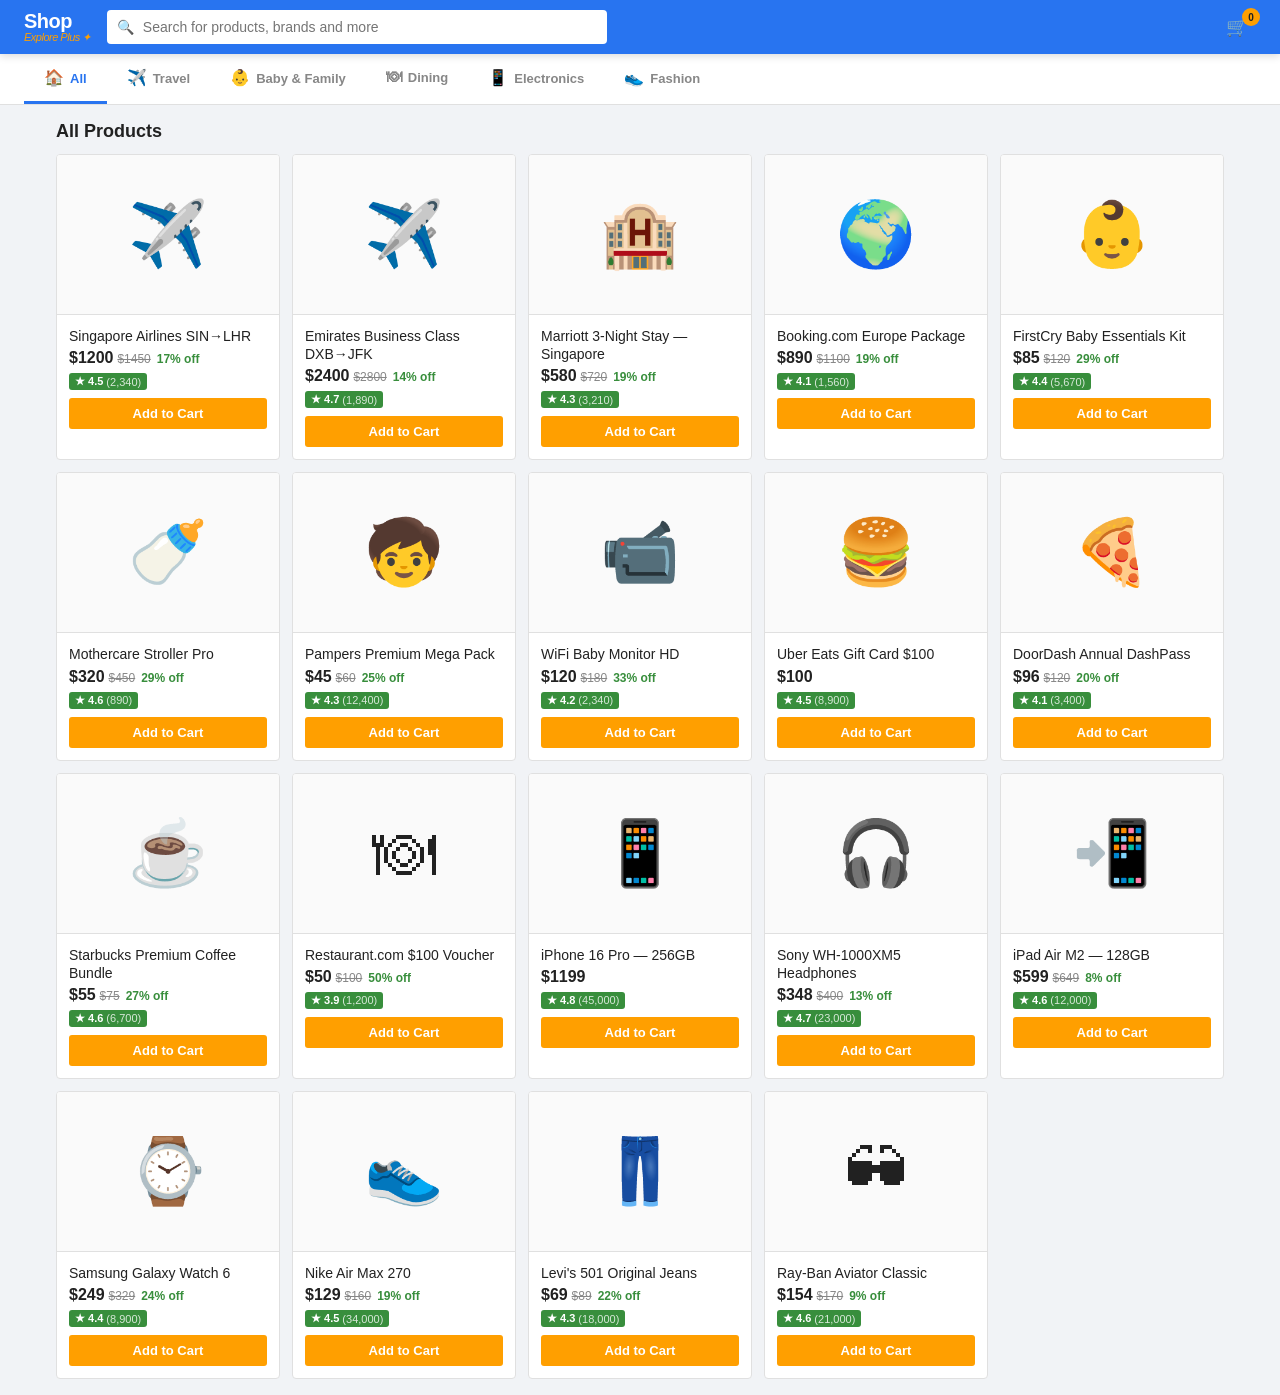
==== webapp/shop.html @ a4903273 "Add Flipkart-clone e-commerce site — checkout via PayPal triggers proactive bot message to all users" ====
<!DOCTYPE html>
<html lang="en">
<head>
<meta charset="UTF-8">
<meta name="viewport" content="width=device-width, initial-scale=1.0">
<title>ShopKart — Online Shopping</title>
<style>
:root{--primary:#2874f0;--primary-dark:#1a5dc8;--gold:#ff9f00;--green:#388e3c;--red:#ff6161;--bg:#f1f3f6;--white:#fff;--text:#212121;--dim:#878787;--border:#e0e0e0;--shadow:0 2px 8px rgba(0,0,0,0.08)}
*,*::before,*::after{box-sizing:border-box;margin:0;padding:0}
body{font-family:-apple-system,'Helvetica Neue',Arial,sans-serif;background:var(--bg);color:var(--text);font-size:14px;min-height:100vh}

/* NAV */
.nav{background:var(--primary);padding:10px 24px;display:flex;align-items:center;gap:16px;position:sticky;top:0;z-index:100;box-shadow:0 2px 8px rgba(0,0,0,0.15)}
.nav-logo{color:white;font-size:20px;font-weight:800;letter-spacing:-0.5px;cursor:pointer;display:flex;align-items:center;gap:6px}
.nav-logo em{font-style:italic;color:var(--gold);font-size:11px;font-weight:400;display:block;margin-top:-2px}
.nav-search{flex:1;max-width:500px;position:relative}
.nav-search input{width:100%;padding:9px 14px 9px 36px;border:none;border-radius:4px;font-size:14px;outline:none;font-family:inherit}
.nav-search::before{content:'🔍';position:absolute;left:10px;top:50%;transform:translateY(-50%);font-size:14px}
.nav-right{display:flex;align-items:center;gap:16px;margin-left:auto}
.nav-cart{color:white;cursor:pointer;position:relative;font-size:18px;padding:4px 8px}
.cart-badge{position:absolute;top:-4px;right:-4px;background:var(--gold);color:var(--text);font-size:10px;font-weight:800;width:18px;height:18px;border-radius:50%;display:flex;align-items:center;justify-content:center}
.nav-btn{background:white;color:var(--primary);border:none;padding:7px 16px;border-radius:3px;font-weight:600;font-size:13px;cursor:pointer}

/* CATEGORIES */
.cat-bar{background:white;padding:0 24px;display:flex;gap:0;border-bottom:1px solid var(--border);overflow-x:auto;scrollbar-width:none}
.cat-bar::-webkit-scrollbar{display:none}
.cat-tab{padding:14px 20px;font-size:13px;font-weight:600;color:var(--dim);cursor:pointer;white-space:nowrap;border-bottom:3px solid transparent;transition:all 0.15s}
.cat-tab:hover{color:var(--primary)}
.cat-tab.active{color:var(--primary);border-bottom-color:var(--primary)}
.cat-icon{margin-right:6px;font-size:16px}

/* PRODUCTS */
.container{max-width:1200px;margin:0 auto;padding:16px}
.section-hd{display:flex;align-items:center;justify-content:space-between;margin-bottom:12px}
.section-hd h2{font-size:18px;font-weight:700}
.product-grid{display:grid;grid-template-columns:repeat(auto-fill,minmax(200px,1fr));gap:12px}
.product-card{background:white;border-radius:4px;overflow:hidden;cursor:pointer;transition:box-shadow 0.15s;border:1px solid var(--border)}
.product-card:hover{box-shadow:0 4px 16px rgba(0,0,0,0.12)}
.p-img{height:160px;display:flex;align-items:center;justify-content:center;font-size:4rem;background:#fafafa;border-bottom:1px solid var(--border)}
.p-body{padding:12px}
.p-name{font-size:14px;font-weight:500;margin-bottom:4px;line-height:1.3;display:-webkit-box;-webkit-line-clamp:2;-webkit-box-orient:vertical;overflow:hidden}
.p-price{font-size:16px;font-weight:700;color:var(--text);margin-bottom:2px}
.p-orig{font-size:12px;color:var(--dim);text-decoration:line-through;margin-right:6px}
.p-disc{font-size:12px;color:var(--green);font-weight:600}
.p-rating{display:inline-flex;align-items:center;gap:3px;background:var(--green);color:white;font-size:11px;font-weight:700;padding:2px 6px;border-radius:3px;margin-top:6px}
.p-add{width:100%;padding:8px;border:none;background:var(--gold);color:white;font-size:13px;font-weight:700;cursor:pointer;margin-top:8px;border-radius:3px;transition:background 0.15s}
.p-add:hover{background:#e68e00}
.p-add.added{background:var(--green)}

/* CART PANEL */
.cart-overlay{position:fixed;inset:0;background:rgba(0,0,0,0.4);z-index:200;display:none;justify-content:flex-end}
.cart-overlay.show{display:flex}
.cart-panel{width:380px;max-width:90vw;background:white;height:100%;display:flex;flex-direction:column;box-shadow:-4px 0 24px rgba(0,0,0,0.15)}
.cart-hd{padding:16px 20px;background:var(--primary);color:white;display:flex;align-items:center;justify-content:space-between}
.cart-hd h3{font-size:16px;font-weight:700}
.cart-close{color:white;font-size:20px;cursor:pointer;background:none;border:none}
.cart-body{flex:1;overflow-y:auto;padding:12px}
.cart-empty{text-align:center;color:var(--dim);padding:40px 20px;font-size:14px}
.cart-item{display:flex;gap:12px;padding:12px 0;border-bottom:1px solid #f5f5f5}
.ci-icon{width:50px;height:50px;background:#fafafa;border-radius:4px;display:flex;align-items:center;justify-content:center;font-size:1.5rem;flex-shrink:0;border:1px solid var(--border)}
.ci-info{flex:1}
.ci-name{font-size:13px;font-weight:500;margin-bottom:4px}
.ci-price{font-size:14px;font-weight:700}
.ci-cat{font-size:11px;color:var(--dim)}
.ci-remove{color:var(--red);font-size:12px;font-weight:600;cursor:pointer;border:none;background:none;margin-top:4px}
.cart-footer{padding:16px 20px;border-top:2px solid var(--border);background:white}
.cart-total{display:flex;justify-content:space-between;font-size:16px;font-weight:700;margin-bottom:12px}
.checkout-btn{width:100%;padding:12px;background:var(--gold);color:white;border:none;border-radius:3px;font-size:15px;font-weight:700;cursor:pointer;transition:background 0.15s}
.checkout-btn:hover{background:#e68e00}

/* CHECKOUT PAGE */
.checkout-page{display:none;max-width:700px;margin:0 auto;padding:24px 16px}
.checkout-page.show{display:block}
.ck-card{background:white;border-radius:4px;padding:20px;margin-bottom:16px;border:1px solid var(--border)}
.ck-card h3{font-size:16px;font-weight:700;margin-bottom:14px;color:var(--text)}
.ck-item{display:flex;justify-content:space-between;padding:8px 0;border-bottom:1px solid #f5f5f5;font-size:13px}
.ck-item:last-child{border:none}
.ck-total{display:flex;justify-content:space-between;padding:12px 0 0;font-size:18px;font-weight:700;border-top:2px solid var(--border);margin-top:8px}
.pay-option{display:flex;align-items:center;gap:12px;padding:14px 16px;border:2px solid var(--border);border-radius:8px;margin-bottom:8px;cursor:pointer;transition:all 0.15s}
.pay-option:hover{border-color:var(--primary);background:#f5f8ff}
.pay-option.selected{border-color:var(--primary);background:#eef4ff}
.pay-option.disabled{opacity:0.5;cursor:default;pointer-events:none}
.pay-icon{font-size:24px;flex-shrink:0}
.pay-name{font-size:14px;font-weight:600}
.pay-sub{font-size:11px;color:var(--dim)}
.pay-badge{margin-left:auto;font-size:10px;font-weight:700;padding:3px 8px;border-radius:20px}
.pay-rec{background:rgba(40,116,240,0.1);color:var(--primary)}
.pay-soon{background:#f5f5f5;color:var(--dim)}
.place-btn{width:100%;padding:14px;background:var(--gold);color:white;border:none;border-radius:4px;font-size:16px;font-weight:700;cursor:pointer;margin-top:8px;transition:all 0.15s}
.place-btn:hover{background:#e68e00}
.place-btn:disabled{opacity:0.5;cursor:default}
.place-btn.done{background:var(--green)}

/* ORDER SUCCESS */
.order-success{display:none;text-align:center;padding:40px 20px}
.order-success.show{display:block}
.os-icon{font-size:4rem;margin-bottom:12px}
.os-title{font-size:22px;font-weight:700;margin-bottom:8px}
.os-sub{font-size:14px;color:var(--dim);margin-bottom:6px}
.os-proactive{background:#eef4ff;border:1px solid rgba(40,116,240,0.2);border-radius:8px;padding:14px;font-size:13px;color:var(--primary);margin-top:16px;line-height:1.5}
.os-btn{margin-top:20px;padding:10px 24px;background:var(--primary);color:white;border:none;border-radius:4px;font-size:14px;font-weight:600;cursor:pointer}

/* RESPONSIVE */
@media(max-width:600px){
  .nav{padding:10px 12px;gap:10px}
  .nav-logo em{display:none}
  .nav-search{max-width:none}
  .container{padding:12px}
  .product-grid{grid-template-columns:repeat(2,1fr);gap:8px}
  .cart-panel{width:100%}
}
</style>
</head>
<body>

<!-- NAV -->
<div class="nav">
  <div class="nav-logo" onclick="goHome()">
    <div>Shop<em>Explore Plus ✦</em></div>
  </div>
  <div class="nav-search"><input type="text" placeholder="Search for products, brands and more"></div>
  <div class="nav-right">
    <div class="nav-cart" onclick="toggleCart()">🛒<div class="cart-badge" id="cartBadge">0</div></div>
  </div>
</div>

<!-- CATEGORIES -->
<div class="cat-bar" id="catBar">
  <div class="cat-tab active" onclick="showCat('all')"><span class="cat-icon">🏠</span>All</div>
  <div class="cat-tab" onclick="showCat('travel')"><span class="cat-icon">✈️</span>Travel</div>
  <div class="cat-tab" onclick="showCat('baby')"><span class="cat-icon">👶</span>Baby & Family</div>
  <div class="cat-tab" onclick="showCat('dining')"><span class="cat-icon">🍽</span>Dining</div>
  <div class="cat-tab" onclick="showCat('electronics')"><span class="cat-icon">📱</span>Electronics</div>
  <div class="cat-tab" onclick="showCat('fashion')"><span class="cat-icon">👟</span>Fashion</div>
</div>

<!-- MAIN CONTENT -->
<div class="container" id="mainContent">
  <div class="section-hd"><h2 id="sectionTitle">All Products</h2></div>
  <div class="product-grid" id="productGrid"></div>
</div>

<!-- CHECKOUT PAGE -->
<div class="checkout-page" id="checkoutPage">
  <div class="ck-card">
    <h3>📦 Order Summary</h3>
    <div id="ckItems"></div>
    <div class="ck-total"><span>Total</span><span id="ckTotal">$0</span></div>
  </div>
  <div class="ck-card">
    <h3>💳 Payment Method</h3>
    <div class="pay-option selected" onclick="selectPay('paypal')">
      <span class="pay-icon">🅿️</span>
      <div><div class="pay-name">PayPal</div><div class="pay-sub">Pay securely with PayPal</div></div>
      <span class="pay-badge pay-rec">Recommended</span>
    </div>
    <div class="pay-option disabled">
      <span class="pay-icon">💳</span>
      <div><div class="pay-name">Credit / Debit Card</div><div class="pay-sub">Visa, Mastercard, Amex</div></div>
      <span class="pay-badge pay-soon">Coming soon</span>
    </div>
    <div class="pay-option disabled">
      <span class="pay-icon">🏦</span>
      <div><div class="pay-name">Net Banking</div><div class="pay-sub">All major banks</div></div>
      <span class="pay-badge pay-soon">Coming soon</span>
    </div>
  </div>
  <button class="place-btn" id="placeBtn" onclick="placeOrder()">Place Order via PayPal</button>
</div>

<!-- ORDER SUCCESS -->
<div class="order-success" id="orderSuccess">
  <div class="os-icon">🎉</div>
  <div class="os-title">Order Placed Successfully!</div>
  <div class="os-sub">Payment processed via PayPal</div>
  <div class="os-sub" id="osDetail"></div>
  <div class="os-proactive" id="osProactive" style="display:none"></div>
  <button class="os-btn" onclick="goHome()">Continue Shopping</button>
</div>

<!-- CART PANEL -->
<div class="cart-overlay" id="cartOverlay" onclick="if(event.target===this)toggleCart()">
  <div class="cart-panel">
    <div class="cart-hd"><h3>🛒 My Cart</h3><button class="cart-close" onclick="toggleCart()">✕</button></div>
    <div class="cart-body" id="cartBody"><div class="cart-empty">Your cart is empty<br>Add items to get started</div></div>
    <div class="cart-footer">
      <div class="cart-total"><span>Total</span><span id="cartTotal">$0</span></div>
      <button class="checkout-btn" id="checkoutBtn" onclick="goCheckout()">Proceed to Checkout</button>
    </div>
  </div>
</div>

<script>
const API = '/api';

const PRODUCTS = [
  // Travel
  {id:1,name:'Singapore Airlines SIN→LHR',price:1200,orig:1450,disc:'17% off',rating:4.5,reviews:2340,icon:'✈️',cat:'travel'},
  {id:2,name:'Emirates Business Class DXB→JFK',price:2400,orig:2800,disc:'14% off',rating:4.7,reviews:1890,icon:'✈️',cat:'travel'},
  {id:3,name:'Marriott 3-Night Stay — Singapore',price:580,orig:720,disc:'19% off',rating:4.3,reviews:3210,icon:'🏨',cat:'travel'},
  {id:4,name:'Booking.com Europe Package',price:890,orig:1100,disc:'19% off',rating:4.1,reviews:1560,icon:'🌍',cat:'travel'},
  // Baby
  {id:5,name:'FirstCry Baby Essentials Kit',price:85,orig:120,disc:'29% off',rating:4.4,reviews:5670,icon:'👶',cat:'baby'},
  {id:6,name:'Mothercare Stroller Pro',price:320,orig:450,disc:'29% off',rating:4.6,reviews:890,icon:'🍼',cat:'baby'},
  {id:7,name:'Pampers Premium Mega Pack',price:45,orig:60,disc:'25% off',rating:4.3,reviews:12400,icon:'🧒',cat:'baby'},
  {id:8,name:'WiFi Baby Monitor HD',price:120,orig:180,disc:'33% off',rating:4.2,reviews:2340,icon:'📹',cat:'baby'},
  // Dining
  {id:9,name:'Uber Eats Gift Card $100',price:100,orig:100,disc:'',rating:4.5,reviews:8900,icon:'🍔',cat:'dining'},
  {id:10,name:'DoorDash Annual DashPass',price:96,orig:120,disc:'20% off',rating:4.1,reviews:3400,icon:'🍕',cat:'dining'},
  {id:11,name:'Starbucks Premium Coffee Bundle',price:55,orig:75,disc:'27% off',rating:4.6,reviews:6700,icon:'☕',cat:'dining'},
  {id:12,name:'Restaurant.com $100 Voucher',price:50,orig:100,disc:'50% off',rating:3.9,reviews:1200,icon:'🍽',cat:'dining'},
  // Electronics
  {id:13,name:'iPhone 16 Pro — 256GB',price:1199,orig:1199,disc:'',rating:4.8,reviews:45000,icon:'📱',cat:'electronics'},
  {id:14,name:'Sony WH-1000XM5 Headphones',price:348,orig:400,disc:'13% off',rating:4.7,reviews:23000,icon:'🎧',cat:'electronics'},
  {id:15,name:'iPad Air M2 — 128GB',price:599,orig:649,disc:'8% off',rating:4.6,reviews:12000,icon:'📲',cat:'electronics'},
  {id:16,name:'Samsung Galaxy Watch 6',price:249,orig:329,disc:'24% off',rating:4.4,reviews:8900,icon:'⌚',cat:'electronics'},
  // Fashion
  {id:17,name:'Nike Air Max 270',price:129,orig:160,disc:'19% off',rating:4.5,reviews:34000,icon:'👟',cat:'fashion'},
  {id:18,name:"Levi's 501 Original Jeans",price:69,orig:89,disc:'22% off',rating:4.3,reviews:18000,icon:'👖',cat:'fashion'},
  {id:19,name:'Ray-Ban Aviator Classic',price:154,orig:170,disc:'9% off',rating:4.6,reviews:21000,icon:'🕶',cat:'fashion'},
];

let cart = [];
let currentCat = 'all';
let selectedPay = 'paypal';

// Render products
function renderProducts(cat) {
  currentCat = cat;
  const filtered = cat === 'all' ? PRODUCTS : PRODUCTS.filter(p => p.cat === cat);
  const titles = {all:'All Products',travel:'✈️ Travel',baby:'👶 Baby & Family',dining:'🍽 Dining',electronics:'📱 Electronics',fashion:'👟 Fashion'};
  document.getElementById('sectionTitle').textContent = titles[cat] || 'Products';

  document.querySelectorAll('.cat-tab').forEach(t => t.classList.remove('active'));
  document.querySelectorAll('.cat-tab')[['all','travel','baby','dining','electronics','fashion'].indexOf(cat)].classList.add('active');

  document.getElementById('productGrid').innerHTML = filtered.map(p => `
    <div class="product-card">
      <div class="p-img">${p.icon}</div>
      <div class="p-body">
        <div class="p-name">${p.name}</div>
        <div><span class="p-price">$${p.price}</span> ${p.orig>p.price?`<span class="p-orig">$${p.orig}</span><span class="p-disc">${p.disc}</span>`:''}</div>
        <div class="p-rating">★ ${p.rating} <span style="opacity:0.8;font-weight:400">(${p.reviews.toLocaleString()})</span></div>
        <button class="p-add" id="add-${p.id}" onclick="addToCart(${p.id})">Add to Cart</button>
      </div>
    </div>
  `).join('');
}

function showCat(cat) {
  document.getElementById('mainContent').style.display = 'block';
  document.getElementById('checkoutPage').classList.remove('show');
  document.getElementById('orderSuccess').classList.remove('show');
  renderProducts(cat);
}

// Cart
function addToCart(id) {
  const p = PRODUCTS.find(x => x.id === id);
  const existing = cart.find(x => x.id === id);
  if (existing) { existing.qty++; }
  else { cart.push({...p, qty: 1}); }
  updateCart();
  const btn = document.getElementById('add-'+id);
  if (btn) { btn.textContent = '✓ Added'; btn.classList.add('added'); setTimeout(() => { btn.textContent = 'Add to Cart'; btn.classList.remove('added'); }, 1000); }
}

function removeFromCart(id) {
  cart = cart.filter(x => x.id !== id);
  updateCart();
  renderCartBody();
}

function updateCart() {
  const count = cart.reduce((s,i) => s + i.qty, 0);
  const total = cart.reduce((s,i) => s + i.price * i.qty, 0);
  document.getElementById('cartBadge').textContent = count;
  document.getElementById('cartTotal').textContent = '$' + total.toLocaleString();
  document.getElementById('checkoutBtn').disabled = cart.length === 0;
}

function renderCartBody() {
  const body = document.getElementById('cartBody');
  if (!cart.length) { body.innerHTML = '<div class="cart-empty">Your cart is empty<br>Add items to get started</div>'; return; }
  body.innerHTML = cart.map(item => `
    <div class="cart-item">
      <div class="ci-icon">${item.icon}</div>
      <div class="ci-info">
        <div class="ci-name">${item.name}</div>
        <div class="ci-price">$${item.price} × ${item.qty}</div>
        <div class="ci-cat">${item.cat}</div>
        <button class="ci-remove" onclick="removeFromCart(${item.id})">Remove</button>
      </div>
    </div>
  `).join('');
}

function toggleCart() {
  const overlay = document.getElementById('cartOverlay');
  overlay.classList.toggle('show');
  renderCartBody();
}

// Checkout
function goCheckout() {
  if (!cart.length) return;
  toggleCart();
  document.getElementById('mainContent').style.display = 'none';
  document.getElementById('orderSuccess').classList.remove('show');

  const items = document.getElementById('ckItems');
  const total = cart.reduce((s,i) => s + i.price * i.qty, 0);
  items.innerHTML = cart.map(i => `<div class="ck-item"><span>${i.icon} ${i.name} × ${i.qty}</span><span>$${(i.price*i.qty).toLocaleString()}</span></div>`).join('');
  document.getElementById('ckTotal').textContent = '$' + total.toLocaleString();
  document.getElementById('checkoutPage').classList.add('show');
  document.getElementById('placeBtn').disabled = false;
  document.getElementById('placeBtn').textContent = 'Place Order via PayPal';
  document.getElementById('placeBtn').classList.remove('done');
  window.scrollTo(0,0);
}

function selectPay(method) { selectedPay = method; }

async function placeOrder() {
  const btn = document.getElementById('placeBtn');
  btn.disabled = true;
  btn.textContent = 'Processing...';

  const items = cart.map(i => ({name: i.name, category: i.cat, price: i.price, qty: i.qty, icon: i.icon}));
  const total = cart.reduce((s,i) => s + i.price * i.qty, 0);

  try {
    const resp = await fetch(API + '/checkout', {
      method: 'POST',
      headers: {'Content-Type': 'application/json'},
      body: JSON.stringify({ items, total, payment_method: selectedPay }),
    });
    const data = await resp.json();

    btn.textContent = '✓ Order Placed!';
    btn.classList.add('done');

    // Show success
    setTimeout(() => {
      document.getElementById('checkoutPage').classList.remove('show');
      document.getElementById('osDetail').textContent = `${cart.length} item(s) · $${total.toLocaleString()} · PayPal`;

      const proDiv = document.getElementById('osProactive');
      if (data.proactive_triggered) {
        proDiv.style.display = 'block';
        proDiv.innerHTML = '🔔 <b>Check your Telegram!</b> Our Credit Agent detected this purchase and sent you a personalised credit offer based on your spending pattern.';
      } else {
        proDiv.style.display = 'none';
      }

      document.getElementById('orderSuccess').classList.add('show');
      cart = [];
      updateCart();
    }, 1000);
  } catch(e) {
    btn.textContent = 'Error — Try Again';
    btn.disabled = false;
  }
}

function goHome() {
  document.getElementById('checkoutPage').classList.remove('show');
  document.getElementById('orderSuccess').classList.remove('show');
  document.getElementById('mainContent').style.display = 'block';
  renderProducts('all');
  window.scrollTo(0,0);
}

// Init
renderProducts('all');
updateCart();
</script>
</body>
</html>
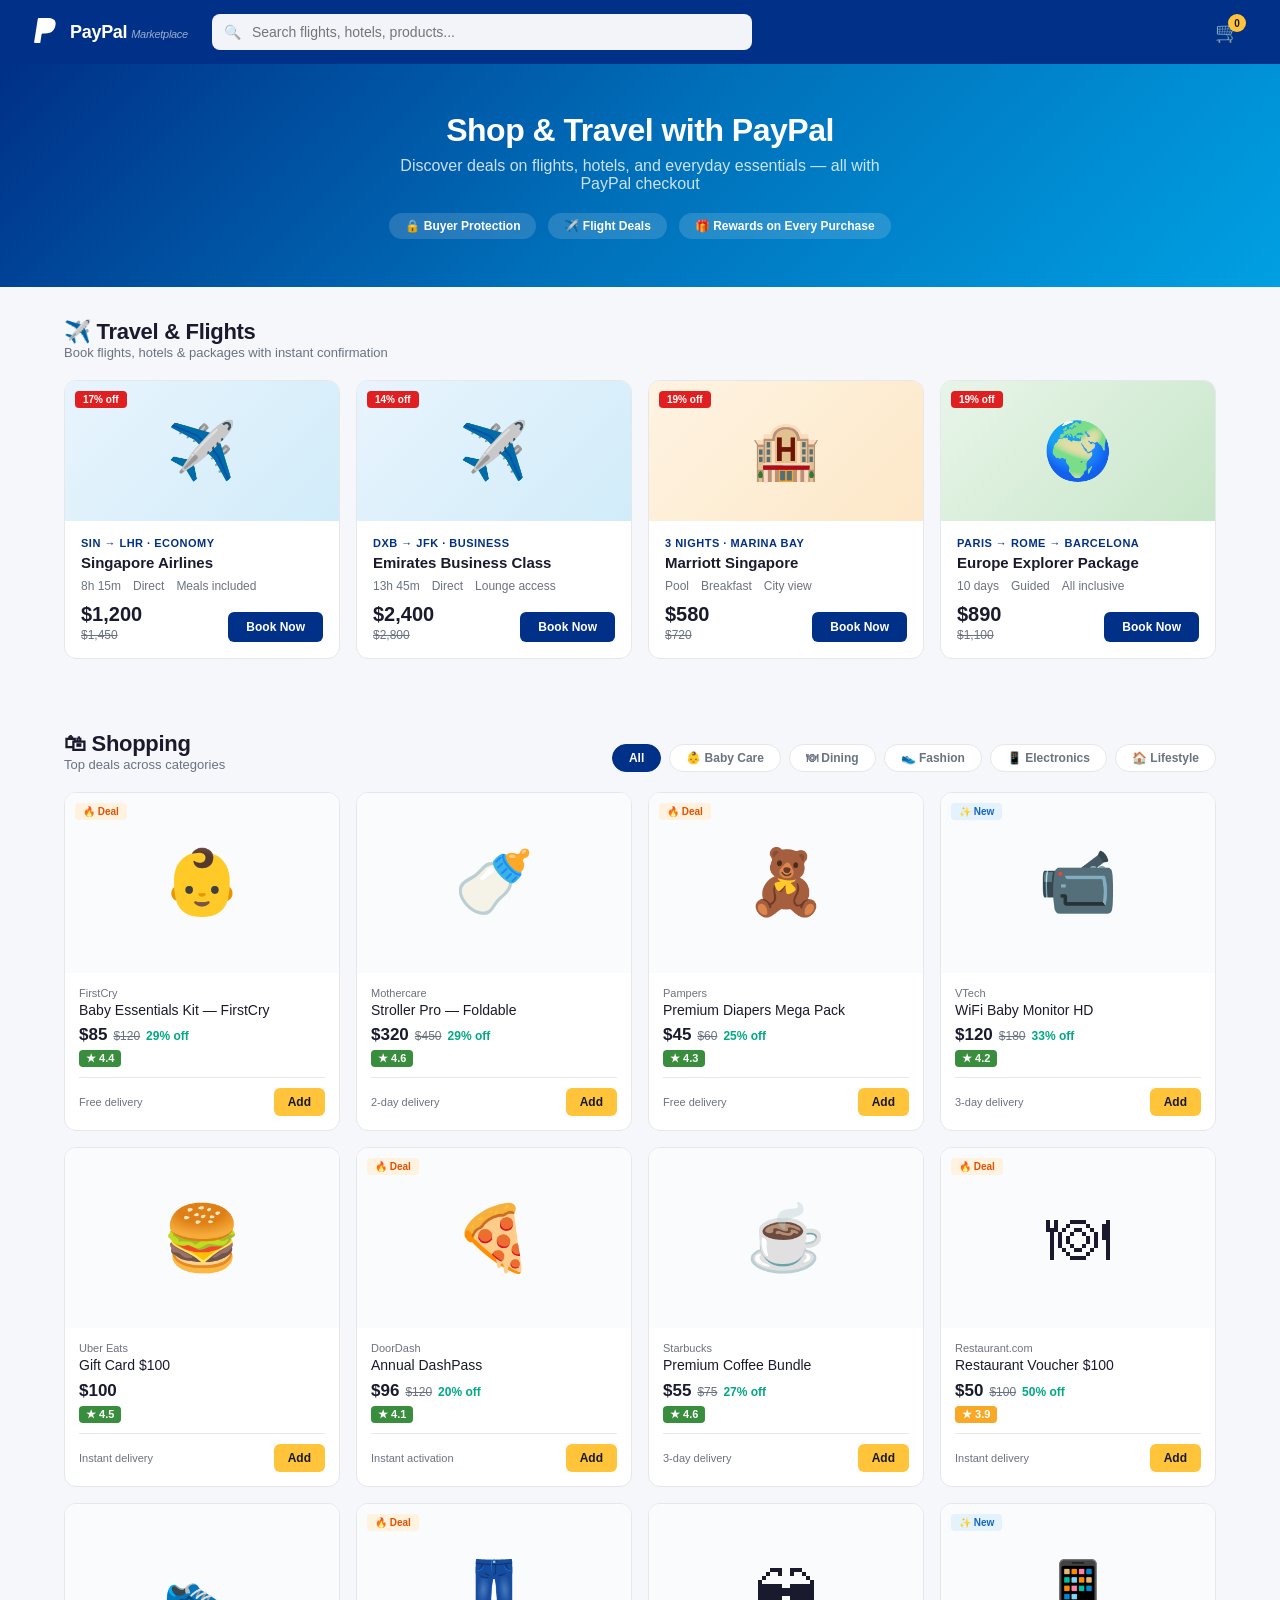
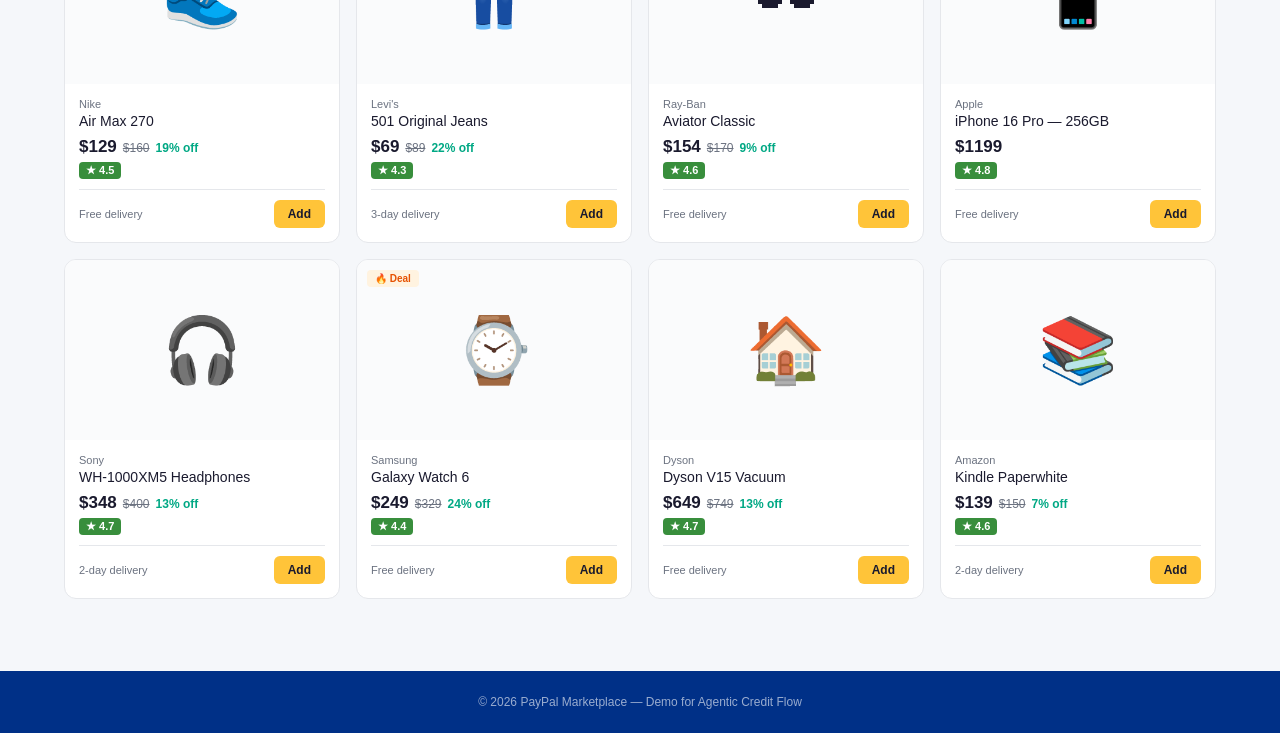
==== commit fc4ef71c: "Redesign shop: polished PayPal Marketplace with separate Travel + Shopping sections, category tabs, " ====
--- a/webapp/shop.html
+++ b/webapp/shop.html
@@ -3,110 +3,163 @@
 <head>
 <meta charset="UTF-8">
 <meta name="viewport" content="width=device-width, initial-scale=1.0">
-<title>ShopKart — Online Shopping</title>
+<title>PayPal Marketplace</title>
 <style>
-:root{--primary:#2874f0;--primary-dark:#1a5dc8;--gold:#ff9f00;--green:#388e3c;--red:#ff6161;--bg:#f1f3f6;--white:#fff;--text:#212121;--dim:#878787;--border:#e0e0e0;--shadow:0 2px 8px rgba(0,0,0,0.08)}
+:root{--primary:#003087;--primary-light:#0070ba;--accent:#ffc439;--green:#00a884;--red:#e02020;--bg:#f5f7fa;--white:#fff;--text:#1a1a2e;--dim:#6b7280;--border:#e5e7eb;--card-shadow:0 1px 3px rgba(0,0,0,0.06),0 1px 2px rgba(0,0,0,0.04);--hover-shadow:0 10px 25px rgba(0,0,0,0.08)}
 *,*::before,*::after{box-sizing:border-box;margin:0;padding:0}
-body{font-family:-apple-system,'Helvetica Neue',Arial,sans-serif;background:var(--bg);color:var(--text);font-size:14px;min-height:100vh}
+body{font-family:-apple-system,'Segoe UI',Roboto,'Helvetica Neue',Arial,sans-serif;background:var(--bg);color:var(--text);font-size:14px;-webkit-font-smoothing:antialiased}
 
 /* NAV */
-.nav{background:var(--primary);padding:10px 24px;display:flex;align-items:center;gap:16px;position:sticky;top:0;z-index:100;box-shadow:0 2px 8px rgba(0,0,0,0.15)}
-.nav-logo{color:white;font-size:20px;font-weight:800;letter-spacing:-0.5px;cursor:pointer;display:flex;align-items:center;gap:6px}
-.nav-logo em{font-style:italic;color:var(--gold);font-size:11px;font-weight:400;display:block;margin-top:-2px}
-.nav-search{flex:1;max-width:500px;position:relative}
-.nav-search input{width:100%;padding:9px 14px 9px 36px;border:none;border-radius:4px;font-size:14px;outline:none;font-family:inherit}
-.nav-search::before{content:'🔍';position:absolute;left:10px;top:50%;transform:translateY(-50%);font-size:14px}
-.nav-right{display:flex;align-items:center;gap:16px;margin-left:auto}
-.nav-cart{color:white;cursor:pointer;position:relative;font-size:18px;padding:4px 8px}
-.cart-badge{position:absolute;top:-4px;right:-4px;background:var(--gold);color:var(--text);font-size:10px;font-weight:800;width:18px;height:18px;border-radius:50%;display:flex;align-items:center;justify-content:center}
-.nav-btn{background:white;color:var(--primary);border:none;padding:7px 16px;border-radius:3px;font-weight:600;font-size:13px;cursor:pointer}
-
-/* CATEGORIES */
-.cat-bar{background:white;padding:0 24px;display:flex;gap:0;border-bottom:1px solid var(--border);overflow-x:auto;scrollbar-width:none}
-.cat-bar::-webkit-scrollbar{display:none}
-.cat-tab{padding:14px 20px;font-size:13px;font-weight:600;color:var(--dim);cursor:pointer;white-space:nowrap;border-bottom:3px solid transparent;transition:all 0.15s}
-.cat-tab:hover{color:var(--primary)}
-.cat-tab.active{color:var(--primary);border-bottom-color:var(--primary)}
-.cat-icon{margin-right:6px;font-size:16px}
-
-/* PRODUCTS */
-.container{max-width:1200px;margin:0 auto;padding:16px}
-.section-hd{display:flex;align-items:center;justify-content:space-between;margin-bottom:12px}
-.section-hd h2{font-size:18px;font-weight:700}
-.product-grid{display:grid;grid-template-columns:repeat(auto-fill,minmax(200px,1fr));gap:12px}
-.product-card{background:white;border-radius:4px;overflow:hidden;cursor:pointer;transition:box-shadow 0.15s;border:1px solid var(--border)}
-.product-card:hover{box-shadow:0 4px 16px rgba(0,0,0,0.12)}
-.p-img{height:160px;display:flex;align-items:center;justify-content:center;font-size:4rem;background:#fafafa;border-bottom:1px solid var(--border)}
-.p-body{padding:12px}
-.p-name{font-size:14px;font-weight:500;margin-bottom:4px;line-height:1.3;display:-webkit-box;-webkit-line-clamp:2;-webkit-box-orient:vertical;overflow:hidden}
-.p-price{font-size:16px;font-weight:700;color:var(--text);margin-bottom:2px}
-.p-orig{font-size:12px;color:var(--dim);text-decoration:line-through;margin-right:6px}
-.p-disc{font-size:12px;color:var(--green);font-weight:600}
-.p-rating{display:inline-flex;align-items:center;gap:3px;background:var(--green);color:white;font-size:11px;font-weight:700;padding:2px 6px;border-radius:3px;margin-top:6px}
-.p-add{width:100%;padding:8px;border:none;background:var(--gold);color:white;font-size:13px;font-weight:700;cursor:pointer;margin-top:8px;border-radius:3px;transition:background 0.15s}
-.p-add:hover{background:#e68e00}
-.p-add.added{background:var(--green)}
+.nav{background:var(--primary);padding:0 32px;height:64px;display:flex;align-items:center;gap:24px;position:sticky;top:0;z-index:100}
+.nav-logo{display:flex;align-items:center;gap:10px;color:white;text-decoration:none;cursor:pointer}
+.nav-logo svg{width:28px;height:28px;fill:white}
+.nav-logo span{font-size:18px;font-weight:700;letter-spacing:-0.3px}
+.nav-logo em{font-size:11px;font-weight:400;color:rgba(255,255,255,0.6);margin-left:4px}
+.nav-search{flex:1;max-width:540px}
+.nav-search input{width:100%;padding:10px 16px 10px 40px;border:none;border-radius:8px;font-size:14px;outline:none;background:rgba(255,255,255,0.95);font-family:inherit;transition:box-shadow 0.2s}
+.nav-search input:focus{box-shadow:0 0 0 3px rgba(255,196,57,0.4)}
+.nav-search{position:relative}
+.nav-search::before{content:'🔍';position:absolute;left:12px;top:50%;transform:translateY(-50%);font-size:14px;opacity:0.5}
+.nav-right{display:flex;align-items:center;gap:20px;margin-left:auto}
+.nav-cart{color:white;cursor:pointer;position:relative;font-size:20px;padding:8px;border-radius:8px;transition:background 0.15s}
+.nav-cart:hover{background:rgba(255,255,255,0.1)}
+.cart-badge{position:absolute;top:2px;right:2px;background:var(--accent);color:var(--text);font-size:10px;font-weight:800;min-width:18px;height:18px;border-radius:9px;display:flex;align-items:center;justify-content:center;padding:0 4px}
+
+/* HERO */
+.hero{background:linear-gradient(135deg,var(--primary) 0%,#0070ba 50%,#00a0e3 100%);padding:48px 32px;color:white;text-align:center}
+.hero h1{font-size:32px;font-weight:800;letter-spacing:-0.5px;margin-bottom:8px}
+.hero p{font-size:16px;opacity:0.8;max-width:500px;margin:0 auto}
+.hero-badges{display:flex;gap:12px;justify-content:center;margin-top:20px;flex-wrap:wrap}
+.hero-badge{background:rgba(255,255,255,0.15);backdrop-filter:blur(10px);padding:6px 16px;border-radius:100px;font-size:12px;font-weight:600;display:flex;align-items:center;gap:6px}
+
+/* SECTIONS */
+.section{max-width:1200px;margin:0 auto;padding:32px 24px}
+.section-header{display:flex;align-items:flex-end;justify-content:space-between;margin-bottom:20px}
+.section-header h2{font-size:22px;font-weight:700;letter-spacing:-0.3px}
+.section-header p{font-size:13px;color:var(--dim)}
+.section-tabs{display:flex;gap:8px;flex-wrap:wrap}
+.section-tab{padding:6px 16px;border-radius:100px;font-size:12px;font-weight:600;cursor:pointer;border:1px solid var(--border);background:white;color:var(--dim);transition:all 0.15s}
+.section-tab:hover{border-color:var(--primary);color:var(--primary)}
+.section-tab.active{background:var(--primary);color:white;border-color:var(--primary)}
+
+/* TRAVEL CARDS */
+.travel-grid{display:grid;grid-template-columns:repeat(auto-fill,minmax(270px,1fr));gap:16px}
+.travel-card{background:white;border-radius:12px;overflow:hidden;border:1px solid var(--border);transition:all 0.2s;cursor:pointer}
+.travel-card:hover{box-shadow:var(--hover-shadow);transform:translateY(-2px)}
+.tc-img{height:140px;display:flex;align-items:center;justify-content:center;font-size:3.5rem;position:relative}
+.tc-img.flight{background:linear-gradient(135deg,#e8f4fd,#d1ecf9)}
+.tc-img.hotel{background:linear-gradient(135deg,#fef3e2,#fde8c8)}
+.tc-img.package{background:linear-gradient(135deg,#e8f5e9,#c8e6c9)}
+.tc-badge{position:absolute;top:10px;left:10px;background:var(--red);color:white;font-size:10px;font-weight:700;padding:3px 8px;border-radius:4px}
+.tc-body{padding:16px}
+.tc-route{font-size:11px;font-weight:600;color:var(--primary);text-transform:uppercase;letter-spacing:0.5px;margin-bottom:4px}
+.tc-name{font-size:15px;font-weight:600;margin-bottom:6px;line-height:1.3}
+.tc-meta{display:flex;gap:12px;font-size:12px;color:var(--dim);margin-bottom:10px}
+.tc-meta span{display:flex;align-items:center;gap:4px}
+.tc-bottom{display:flex;align-items:flex-end;justify-content:space-between}
+.tc-price{font-size:20px;font-weight:800;color:var(--text)}
+.tc-orig{font-size:12px;color:var(--dim);text-decoration:line-through}
+.tc-add{padding:8px 18px;background:var(--primary);color:white;border:none;border-radius:6px;font-size:12px;font-weight:600;cursor:pointer;transition:all 0.15s}
+.tc-add:hover{background:var(--primary-light)}
+.tc-add.added{background:var(--green)}
+
+/* SHOPPING GRID */
+.shop-grid{display:grid;grid-template-columns:repeat(auto-fill,minmax(220px,1fr));gap:16px}
+.shop-card{background:white;border-radius:12px;overflow:hidden;border:1px solid var(--border);transition:all 0.2s}
+.shop-card:hover{box-shadow:var(--hover-shadow);transform:translateY(-2px)}
+.sc-img{height:180px;display:flex;align-items:center;justify-content:center;font-size:4rem;background:#fafbfc;position:relative}
+.sc-badge{position:absolute;top:10px;left:10px;font-size:10px;font-weight:700;padding:3px 8px;border-radius:4px}
+.sc-badge.deal{background:#fff3e0;color:#e65100}
+.sc-badge.new{background:#e3f2fd;color:#1565c0}
+.sc-body{padding:14px}
+.sc-brand{font-size:11px;color:var(--dim);font-weight:500;margin-bottom:2px}
+.sc-name{font-size:14px;font-weight:500;margin-bottom:6px;line-height:1.35;display:-webkit-box;-webkit-line-clamp:2;-webkit-box-orient:vertical;overflow:hidden}
+.sc-price-row{display:flex;align-items:baseline;gap:6px;margin-bottom:4px}
+.sc-price{font-size:17px;font-weight:700}
+.sc-orig{font-size:12px;color:var(--dim);text-decoration:line-through}
+.sc-disc{font-size:12px;color:var(--green);font-weight:600}
+.sc-rating{display:inline-flex;align-items:center;gap:3px;background:#388e3c;color:white;font-size:11px;font-weight:700;padding:2px 7px;border-radius:4px}
+.sc-rating.mid{background:#f9a825}
+.sc-footer{display:flex;align-items:center;justify-content:space-between;margin-top:10px;padding-top:10px;border-top:1px solid var(--border)}
+.sc-delivery{font-size:11px;color:var(--dim)}
+.sc-add{padding:7px 14px;background:var(--accent);color:var(--text);border:none;border-radius:6px;font-size:12px;font-weight:700;cursor:pointer;transition:all 0.15s}
+.sc-add:hover{background:#e6b000}
+.sc-add.added{background:var(--green);color:white}
+
+/* DIVIDER */
+.divider{height:8px;background:var(--bg)}
 
 /* CART PANEL */
-.cart-overlay{position:fixed;inset:0;background:rgba(0,0,0,0.4);z-index:200;display:none;justify-content:flex-end}
+.cart-overlay{position:fixed;inset:0;background:rgba(0,0,0,0.5);z-index:200;display:none;justify-content:flex-end;backdrop-filter:blur(2px)}
 .cart-overlay.show{display:flex}
-.cart-panel{width:380px;max-width:90vw;background:white;height:100%;display:flex;flex-direction:column;box-shadow:-4px 0 24px rgba(0,0,0,0.15)}
-.cart-hd{padding:16px 20px;background:var(--primary);color:white;display:flex;align-items:center;justify-content:space-between}
-.cart-hd h3{font-size:16px;font-weight:700}
-.cart-close{color:white;font-size:20px;cursor:pointer;background:none;border:none}
-.cart-body{flex:1;overflow-y:auto;padding:12px}
-.cart-empty{text-align:center;color:var(--dim);padding:40px 20px;font-size:14px}
-.cart-item{display:flex;gap:12px;padding:12px 0;border-bottom:1px solid #f5f5f5}
-.ci-icon{width:50px;height:50px;background:#fafafa;border-radius:4px;display:flex;align-items:center;justify-content:center;font-size:1.5rem;flex-shrink:0;border:1px solid var(--border)}
+.cart-panel{width:400px;max-width:92vw;background:white;height:100%;display:flex;flex-direction:column}
+.cart-hd{padding:20px 24px;border-bottom:1px solid var(--border);display:flex;align-items:center;justify-content:space-between}
+.cart-hd h3{font-size:18px;font-weight:700}
+.cart-close{font-size:22px;cursor:pointer;background:none;border:none;color:var(--dim);width:36px;height:36px;border-radius:50%;display:flex;align-items:center;justify-content:center;transition:background 0.15s}
+.cart-close:hover{background:var(--bg)}
+.cart-body{flex:1;overflow-y:auto;padding:16px 24px}
+.cart-empty{text-align:center;color:var(--dim);padding:60px 20px}
+.cart-empty-icon{font-size:3rem;margin-bottom:12px;opacity:0.3}
+.cart-item{display:flex;gap:14px;padding:16px 0;border-bottom:1px solid #f3f4f6}
+.ci-icon{width:56px;height:56px;background:var(--bg);border-radius:8px;display:flex;align-items:center;justify-content:center;font-size:1.5rem;flex-shrink:0}
 .ci-info{flex:1}
-.ci-name{font-size:13px;font-weight:500;margin-bottom:4px}
-.ci-price{font-size:14px;font-weight:700}
-.ci-cat{font-size:11px;color:var(--dim)}
-.ci-remove{color:var(--red);font-size:12px;font-weight:600;cursor:pointer;border:none;background:none;margin-top:4px}
-.cart-footer{padding:16px 20px;border-top:2px solid var(--border);background:white}
-.cart-total{display:flex;justify-content:space-between;font-size:16px;font-weight:700;margin-bottom:12px}
-.checkout-btn{width:100%;padding:12px;background:var(--gold);color:white;border:none;border-radius:3px;font-size:15px;font-weight:700;cursor:pointer;transition:background 0.15s}
-.checkout-btn:hover{background:#e68e00}
-
-/* CHECKOUT PAGE */
-.checkout-page{display:none;max-width:700px;margin:0 auto;padding:24px 16px}
+.ci-name{font-size:13px;font-weight:500;margin-bottom:2px;line-height:1.3}
+.ci-cat{font-size:11px;color:var(--dim);margin-bottom:4px;text-transform:capitalize}
+.ci-price{font-size:15px;font-weight:700}
+.ci-remove{color:var(--red);font-size:12px;font-weight:500;cursor:pointer;border:none;background:none;padding:0;margin-top:4px}
+.ci-remove:hover{text-decoration:underline}
+.cart-footer{padding:20px 24px;border-top:2px solid var(--border)}
+.cart-total{display:flex;justify-content:space-between;font-size:18px;font-weight:700;margin-bottom:16px}
+.checkout-btn{width:100%;padding:14px;background:var(--primary);color:white;border:none;border-radius:8px;font-size:15px;font-weight:700;cursor:pointer;transition:all 0.15s}
+.checkout-btn:hover{background:var(--primary-light)}
+.checkout-btn:disabled{opacity:0.4;cursor:default}
+
+/* CHECKOUT */
+.checkout-page{display:none;max-width:640px;margin:0 auto;padding:32px 16px}
 .checkout-page.show{display:block}
-.ck-card{background:white;border-radius:4px;padding:20px;margin-bottom:16px;border:1px solid var(--border)}
-.ck-card h3{font-size:16px;font-weight:700;margin-bottom:14px;color:var(--text)}
-.ck-item{display:flex;justify-content:space-between;padding:8px 0;border-bottom:1px solid #f5f5f5;font-size:13px}
+.ck-card{background:white;border-radius:12px;padding:24px;margin-bottom:16px;border:1px solid var(--border)}
+.ck-card h3{font-size:16px;font-weight:700;margin-bottom:16px;display:flex;align-items:center;gap:8px}
+.ck-item{display:flex;justify-content:space-between;align-items:center;padding:10px 0;border-bottom:1px solid #f3f4f6;font-size:13px}
 .ck-item:last-child{border:none}
-.ck-total{display:flex;justify-content:space-between;padding:12px 0 0;font-size:18px;font-weight:700;border-top:2px solid var(--border);margin-top:8px}
-.pay-option{display:flex;align-items:center;gap:12px;padding:14px 16px;border:2px solid var(--border);border-radius:8px;margin-bottom:8px;cursor:pointer;transition:all 0.15s}
-.pay-option:hover{border-color:var(--primary);background:#f5f8ff}
-.pay-option.selected{border-color:var(--primary);background:#eef4ff}
-.pay-option.disabled{opacity:0.5;cursor:default;pointer-events:none}
-.pay-icon{font-size:24px;flex-shrink:0}
+.ck-item-name{display:flex;align-items:center;gap:8px}
+.ck-total{display:flex;justify-content:space-between;padding:14px 0 0;font-size:18px;font-weight:700;border-top:2px solid var(--border);margin-top:8px}
+.pay-option{display:flex;align-items:center;gap:14px;padding:16px;border:2px solid var(--border);border-radius:10px;margin-bottom:8px;cursor:pointer;transition:all 0.15s}
+.pay-option:hover:not(.disabled){border-color:var(--primary);background:#f0f4ff}
+.pay-option.selected{border-color:var(--primary);background:#f0f4ff;box-shadow:0 0 0 1px var(--primary)}
+.pay-option.disabled{opacity:0.45;cursor:default}
+.pay-icon{font-size:28px;flex-shrink:0}
+.pay-info{flex:1}
 .pay-name{font-size:14px;font-weight:600}
-.pay-sub{font-size:11px;color:var(--dim)}
-.pay-badge{margin-left:auto;font-size:10px;font-weight:700;padding:3px 8px;border-radius:20px}
-.pay-rec{background:rgba(40,116,240,0.1);color:var(--primary)}
-.pay-soon{background:#f5f5f5;color:var(--dim)}
-.place-btn{width:100%;padding:14px;background:var(--gold);color:white;border:none;border-radius:4px;font-size:16px;font-weight:700;cursor:pointer;margin-top:8px;transition:all 0.15s}
-.place-btn:hover{background:#e68e00}
-.place-btn:disabled{opacity:0.5;cursor:default}
+.pay-sub{font-size:12px;color:var(--dim)}
+.pay-badge{font-size:10px;font-weight:700;padding:4px 10px;border-radius:100px}
+.pay-rec{background:#e3f2fd;color:var(--primary)}
+.pay-soon{background:#f3f4f6;color:var(--dim)}
+.place-btn{width:100%;padding:16px;background:var(--primary);color:white;border:none;border-radius:10px;font-size:16px;font-weight:700;cursor:pointer;transition:all 0.15s;margin-top:8px}
+.place-btn:hover{background:var(--primary-light)}
+.place-btn:disabled{opacity:0.4;cursor:default}
 .place-btn.done{background:var(--green)}
 
-/* ORDER SUCCESS */
-.order-success{display:none;text-align:center;padding:40px 20px}
+/* SUCCESS */
+.order-success{display:none;text-align:center;padding:60px 20px;max-width:500px;margin:0 auto}
 .order-success.show{display:block}
-.os-icon{font-size:4rem;margin-bottom:12px}
-.os-title{font-size:22px;font-weight:700;margin-bottom:8px}
-.os-sub{font-size:14px;color:var(--dim);margin-bottom:6px}
-.os-proactive{background:#eef4ff;border:1px solid rgba(40,116,240,0.2);border-radius:8px;padding:14px;font-size:13px;color:var(--primary);margin-top:16px;line-height:1.5}
-.os-btn{margin-top:20px;padding:10px 24px;background:var(--primary);color:white;border:none;border-radius:4px;font-size:14px;font-weight:600;cursor:pointer}
-
-/* RESPONSIVE */
-@media(max-width:600px){
-  .nav{padding:10px 12px;gap:10px}
-  .nav-logo em{display:none}
-  .nav-search{max-width:none}
-  .container{padding:12px}
-  .product-grid{grid-template-columns:repeat(2,1fr);gap:8px}
+.os-icon{font-size:4rem;margin-bottom:16px}
+.os-title{font-size:24px;font-weight:700;margin-bottom:8px}
+.os-sub{font-size:14px;color:var(--dim);margin-bottom:4px}
+.os-proactive{background:#f0f4ff;border:1px solid rgba(0,48,135,0.15);border-radius:10px;padding:16px;font-size:13px;color:var(--primary);margin-top:20px;line-height:1.6;text-align:left}
+.os-btn{margin-top:24px;padding:12px 32px;background:var(--primary);color:white;border:none;border-radius:8px;font-size:14px;font-weight:600;cursor:pointer}
+.os-btn:hover{background:var(--primary-light)}
+
+/* FOOTER */
+.footer{background:var(--primary);color:rgba(255,255,255,0.6);padding:24px 32px;text-align:center;font-size:12px;margin-top:40px}
+
+@media(max-width:640px){
+  .nav{padding:0 12px;gap:12px}
+  .hero{padding:32px 16px}
+  .hero h1{font-size:24px}
+  .section{padding:24px 12px}
+  .travel-grid{grid-template-columns:1fr}
+  .shop-grid{grid-template-columns:repeat(2,1fr);gap:8px}
+  .sc-img{height:140px;font-size:3rem}
   .cart-panel{width:100%}
 }
 </style>
@@ -116,31 +169,58 @@
 <!-- NAV -->
 <div class="nav">
   <div class="nav-logo" onclick="goHome()">
-    <div>Shop<em>Explore Plus ✦</em></div>
-  </div>
-  <div class="nav-search"><input type="text" placeholder="Search for products, brands and more"></div>
+    <svg viewBox="0 0 24 24"><path d="M7.076 21.337H2.47a.641.641 0 01-.633-.74L4.944.901C5.026.382 5.474 0 5.998 0h7.46c2.57 0 4.578.543 5.69 1.81 1.01 1.15 1.304 2.42 1.012 4.287-.023.143-.047.288-.077.437-.983 5.05-4.349 6.797-8.647 6.797h-2.19c-.524 0-.968.382-1.05.9l-1.12 7.106z"/></svg>
+    <span>PayPal<em>Marketplace</em></span>
+  </div>
+  <div class="nav-search"><input type="text" placeholder="Search flights, hotels, products..."></div>
   <div class="nav-right">
     <div class="nav-cart" onclick="toggleCart()">🛒<div class="cart-badge" id="cartBadge">0</div></div>
   </div>
 </div>
 
-<!-- CATEGORIES -->
-<div class="cat-bar" id="catBar">
-  <div class="cat-tab active" onclick="showCat('all')"><span class="cat-icon">🏠</span>All</div>
-  <div class="cat-tab" onclick="showCat('travel')"><span class="cat-icon">✈️</span>Travel</div>
-  <div class="cat-tab" onclick="showCat('baby')"><span class="cat-icon">👶</span>Baby & Family</div>
-  <div class="cat-tab" onclick="showCat('dining')"><span class="cat-icon">🍽</span>Dining</div>
-  <div class="cat-tab" onclick="showCat('electronics')"><span class="cat-icon">📱</span>Electronics</div>
-  <div class="cat-tab" onclick="showCat('fashion')"><span class="cat-icon">👟</span>Fashion</div>
-</div>
-
-<!-- MAIN CONTENT -->
-<div class="container" id="mainContent">
-  <div class="section-hd"><h2 id="sectionTitle">All Products</h2></div>
-  <div class="product-grid" id="productGrid"></div>
-</div>
-
-<!-- CHECKOUT PAGE -->
+<!-- HERO -->
+<div class="hero">
+  <h1>Shop & Travel with PayPal</h1>
+  <p>Discover deals on flights, hotels, and everyday essentials — all with PayPal checkout</p>
+  <div class="hero-badges">
+    <div class="hero-badge">🔒 Buyer Protection</div>
+    <div class="hero-badge">✈️ Flight Deals</div>
+    <div class="hero-badge">🎁 Rewards on Every Purchase</div>
+  </div>
+</div>
+
+<!-- MAIN -->
+<div id="mainContent">
+
+  <!-- TRAVEL SECTION -->
+  <div class="section">
+    <div class="section-header">
+      <div><h2>✈️ Travel & Flights</h2><p>Book flights, hotels & packages with instant confirmation</p></div>
+    </div>
+    <div class="travel-grid" id="travelGrid"></div>
+  </div>
+
+  <div class="divider"></div>
+
+  <!-- SHOPPING SECTION -->
+  <div class="section">
+    <div class="section-header">
+      <div><h2>🛍 Shopping</h2><p>Top deals across categories</p></div>
+      <div class="section-tabs" id="shopTabs">
+        <div class="section-tab active" onclick="filterShop('all')">All</div>
+        <div class="section-tab" onclick="filterShop('baby')">👶 Baby Care</div>
+        <div class="section-tab" onclick="filterShop('dining')">🍽 Dining</div>
+        <div class="section-tab" onclick="filterShop('fashion')">👟 Fashion</div>
+        <div class="section-tab" onclick="filterShop('electronics')">📱 Electronics</div>
+        <div class="section-tab" onclick="filterShop('lifestyle')">🏠 Lifestyle</div>
+      </div>
+    </div>
+    <div class="shop-grid" id="shopGrid"></div>
+  </div>
+
+</div>
+
+<!-- CHECKOUT -->
 <div class="checkout-page" id="checkoutPage">
   <div class="ck-card">
     <h3>📦 Order Summary</h3>
@@ -149,230 +229,224 @@
   </div>
   <div class="ck-card">
     <h3>💳 Payment Method</h3>
-    <div class="pay-option selected" onclick="selectPay('paypal')">
+    <div class="pay-option selected" onclick="selectPay(this,'paypal')">
       <span class="pay-icon">🅿️</span>
-      <div><div class="pay-name">PayPal</div><div class="pay-sub">Pay securely with PayPal</div></div>
+      <div class="pay-info"><div class="pay-name">PayPal</div><div class="pay-sub">Fast & secure checkout</div></div>
       <span class="pay-badge pay-rec">Recommended</span>
     </div>
     <div class="pay-option disabled">
       <span class="pay-icon">💳</span>
-      <div><div class="pay-name">Credit / Debit Card</div><div class="pay-sub">Visa, Mastercard, Amex</div></div>
+      <div class="pay-info"><div class="pay-name">Credit / Debit Card</div><div class="pay-sub">Visa, Mastercard, Amex</div></div>
       <span class="pay-badge pay-soon">Coming soon</span>
     </div>
     <div class="pay-option disabled">
       <span class="pay-icon">🏦</span>
-      <div><div class="pay-name">Net Banking</div><div class="pay-sub">All major banks</div></div>
+      <div class="pay-info"><div class="pay-name">Net Banking</div><div class="pay-sub">All major banks</div></div>
       <span class="pay-badge pay-soon">Coming soon</span>
     </div>
   </div>
-  <button class="place-btn" id="placeBtn" onclick="placeOrder()">Place Order via PayPal</button>
-</div>
-
-<!-- ORDER SUCCESS -->
+  <button class="place-btn" id="placeBtn" onclick="placeOrder()">Pay with PayPal</button>
+</div>
+
+<!-- SUCCESS -->
 <div class="order-success" id="orderSuccess">
   <div class="os-icon">🎉</div>
-  <div class="os-title">Order Placed Successfully!</div>
-  <div class="os-sub">Payment processed via PayPal</div>
+  <div class="os-title">Order Confirmed!</div>
+  <div class="os-sub">Payment processed securely via PayPal</div>
   <div class="os-sub" id="osDetail"></div>
   <div class="os-proactive" id="osProactive" style="display:none"></div>
-  <button class="os-btn" onclick="goHome()">Continue Shopping</button>
-</div>
-
-<!-- CART PANEL -->
+  <button class="os-btn" onclick="goHome()">Continue Shopping →</button>
+</div>
+
+<!-- CART -->
 <div class="cart-overlay" id="cartOverlay" onclick="if(event.target===this)toggleCart()">
   <div class="cart-panel">
-    <div class="cart-hd"><h3>🛒 My Cart</h3><button class="cart-close" onclick="toggleCart()">✕</button></div>
-    <div class="cart-body" id="cartBody"><div class="cart-empty">Your cart is empty<br>Add items to get started</div></div>
+    <div class="cart-hd"><h3>Shopping Cart</h3><button class="cart-close" onclick="toggleCart()">✕</button></div>
+    <div class="cart-body" id="cartBody"><div class="cart-empty"><div class="cart-empty-icon">🛒</div>Your cart is empty<br><span style="font-size:12px">Browse products and add items</span></div></div>
     <div class="cart-footer">
-      <div class="cart-total"><span>Total</span><span id="cartTotal">$0</span></div>
-      <button class="checkout-btn" id="checkoutBtn" onclick="goCheckout()">Proceed to Checkout</button>
-    </div>
-  </div>
-</div>
+      <div class="cart-total"><span>Subtotal</span><span id="cartTotal">$0</span></div>
+      <button class="checkout-btn" id="checkoutBtn" onclick="goCheckout()" disabled>Proceed to Checkout</button>
+    </div>
+  </div>
+</div>
+
+<!-- FOOTER -->
+<div class="footer" id="siteFooter">© 2026 PayPal Marketplace — Demo for Agentic Credit Flow</div>
 
 <script>
-const API = '/api';
-
-const PRODUCTS = [
-  // Travel
-  {id:1,name:'Singapore Airlines SIN→LHR',price:1200,orig:1450,disc:'17% off',rating:4.5,reviews:2340,icon:'✈️',cat:'travel'},
-  {id:2,name:'Emirates Business Class DXB→JFK',price:2400,orig:2800,disc:'14% off',rating:4.7,reviews:1890,icon:'✈️',cat:'travel'},
-  {id:3,name:'Marriott 3-Night Stay — Singapore',price:580,orig:720,disc:'19% off',rating:4.3,reviews:3210,icon:'🏨',cat:'travel'},
-  {id:4,name:'Booking.com Europe Package',price:890,orig:1100,disc:'19% off',rating:4.1,reviews:1560,icon:'🌍',cat:'travel'},
+const API='/api';
+
+const TRAVEL=[
+  {id:1,name:'Singapore Airlines',route:'SIN → LHR · Economy',price:1200,orig:1450,disc:'17% off',rating:4.5,reviews:2340,icon:'✈️',cat:'travel',imgClass:'flight',meta:['8h 15m','Direct','Meals included']},
+  {id:2,name:'Emirates Business Class',route:'DXB → JFK · Business',price:2400,orig:2800,disc:'14% off',rating:4.7,reviews:1890,icon:'✈️',cat:'travel',imgClass:'flight',meta:['13h 45m','Direct','Lounge access']},
+  {id:3,name:'Marriott Singapore',route:'3 Nights · Marina Bay',price:580,orig:720,disc:'19% off',rating:4.3,reviews:3210,icon:'🏨',cat:'travel',imgClass:'hotel',meta:['Pool','Breakfast','City view']},
+  {id:4,name:'Europe Explorer Package',route:'Paris → Rome → Barcelona',price:890,orig:1100,disc:'19% off',rating:4.1,reviews:1560,icon:'🌍',cat:'travel',imgClass:'package',meta:['10 days','Guided','All inclusive']},
+];
+
+const SHOP=[
   // Baby
-  {id:5,name:'FirstCry Baby Essentials Kit',price:85,orig:120,disc:'29% off',rating:4.4,reviews:5670,icon:'👶',cat:'baby'},
-  {id:6,name:'Mothercare Stroller Pro',price:320,orig:450,disc:'29% off',rating:4.6,reviews:890,icon:'🍼',cat:'baby'},
-  {id:7,name:'Pampers Premium Mega Pack',price:45,orig:60,disc:'25% off',rating:4.3,reviews:12400,icon:'🧒',cat:'baby'},
-  {id:8,name:'WiFi Baby Monitor HD',price:120,orig:180,disc:'33% off',rating:4.2,reviews:2340,icon:'📹',cat:'baby'},
+  {id:10,name:'Baby Essentials Kit — FirstCry',brand:'FirstCry',price:85,orig:120,disc:'29% off',rating:4.4,reviews:5670,icon:'👶',cat:'baby',badge:'deal',delivery:'Free delivery'},
+  {id:11,name:'Stroller Pro — Foldable',brand:'Mothercare',price:320,orig:450,disc:'29% off',rating:4.6,reviews:890,icon:'🍼',cat:'baby',badge:'',delivery:'2-day delivery'},
+  {id:12,name:'Premium Diapers Mega Pack',brand:'Pampers',price:45,orig:60,disc:'25% off',rating:4.3,reviews:12400,icon:'🧸',cat:'baby',badge:'deal',delivery:'Free delivery'},
+  {id:13,name:'WiFi Baby Monitor HD',brand:'VTech',price:120,orig:180,disc:'33% off',rating:4.2,reviews:2340,icon:'📹',cat:'baby',badge:'new',delivery:'3-day delivery'},
   // Dining
-  {id:9,name:'Uber Eats Gift Card $100',price:100,orig:100,disc:'',rating:4.5,reviews:8900,icon:'🍔',cat:'dining'},
-  {id:10,name:'DoorDash Annual DashPass',price:96,orig:120,disc:'20% off',rating:4.1,reviews:3400,icon:'🍕',cat:'dining'},
-  {id:11,name:'Starbucks Premium Coffee Bundle',price:55,orig:75,disc:'27% off',rating:4.6,reviews:6700,icon:'☕',cat:'dining'},
-  {id:12,name:'Restaurant.com $100 Voucher',price:50,orig:100,disc:'50% off',rating:3.9,reviews:1200,icon:'🍽',cat:'dining'},
+  {id:20,name:'Gift Card $100',brand:'Uber Eats',price:100,orig:100,disc:'',rating:4.5,reviews:8900,icon:'🍔',cat:'dining',badge:'',delivery:'Instant delivery'},
+  {id:21,name:'Annual DashPass',brand:'DoorDash',price:96,orig:120,disc:'20% off',rating:4.1,reviews:3400,icon:'🍕',cat:'dining',badge:'deal',delivery:'Instant activation'},
+  {id:22,name:'Premium Coffee Bundle',brand:'Starbucks',price:55,orig:75,disc:'27% off',rating:4.6,reviews:6700,icon:'☕',cat:'dining',badge:'',delivery:'3-day delivery'},
+  {id:23,name:'Restaurant Voucher $100',brand:'Restaurant.com',price:50,orig:100,disc:'50% off',rating:3.9,reviews:1200,icon:'🍽',cat:'dining',badge:'deal',delivery:'Instant delivery'},
+  // Fashion
+  {id:30,name:'Air Max 270',brand:'Nike',price:129,orig:160,disc:'19% off',rating:4.5,reviews:34000,icon:'👟',cat:'fashion',badge:'',delivery:'Free delivery'},
+  {id:31,name:'501 Original Jeans',brand:"Levi's",price:69,orig:89,disc:'22% off',rating:4.3,reviews:18000,icon:'👖',cat:'fashion',badge:'deal',delivery:'3-day delivery'},
+  {id:32,name:'Aviator Classic',brand:'Ray-Ban',price:154,orig:170,disc:'9% off',rating:4.6,reviews:21000,icon:'🕶',cat:'fashion',badge:'',delivery:'Free delivery'},
   // Electronics
-  {id:13,name:'iPhone 16 Pro — 256GB',price:1199,orig:1199,disc:'',rating:4.8,reviews:45000,icon:'📱',cat:'electronics'},
-  {id:14,name:'Sony WH-1000XM5 Headphones',price:348,orig:400,disc:'13% off',rating:4.7,reviews:23000,icon:'🎧',cat:'electronics'},
-  {id:15,name:'iPad Air M2 — 128GB',price:599,orig:649,disc:'8% off',rating:4.6,reviews:12000,icon:'📲',cat:'electronics'},
-  {id:16,name:'Samsung Galaxy Watch 6',price:249,orig:329,disc:'24% off',rating:4.4,reviews:8900,icon:'⌚',cat:'electronics'},
-  // Fashion
-  {id:17,name:'Nike Air Max 270',price:129,orig:160,disc:'19% off',rating:4.5,reviews:34000,icon:'👟',cat:'fashion'},
-  {id:18,name:"Levi's 501 Original Jeans",price:69,orig:89,disc:'22% off',rating:4.3,reviews:18000,icon:'👖',cat:'fashion'},
-  {id:19,name:'Ray-Ban Aviator Classic',price:154,orig:170,disc:'9% off',rating:4.6,reviews:21000,icon:'🕶',cat:'fashion'},
+  {id:40,name:'iPhone 16 Pro — 256GB',brand:'Apple',price:1199,orig:1199,disc:'',rating:4.8,reviews:45000,icon:'📱',cat:'electronics',badge:'new',delivery:'Free delivery'},
+  {id:41,name:'WH-1000XM5 Headphones',brand:'Sony',price:348,orig:400,disc:'13% off',rating:4.7,reviews:23000,icon:'🎧',cat:'electronics',badge:'',delivery:'2-day delivery'},
+  {id:42,name:'Galaxy Watch 6',brand:'Samsung',price:249,orig:329,disc:'24% off',rating:4.4,reviews:8900,icon:'⌚',cat:'electronics',badge:'deal',delivery:'Free delivery'},
+  // Lifestyle
+  {id:50,name:'Dyson V15 Vacuum',brand:'Dyson',price:649,orig:749,disc:'13% off',rating:4.7,reviews:5600,icon:'🏠',cat:'lifestyle',badge:'',delivery:'Free delivery'},
+  {id:51,name:'Kindle Paperwhite',brand:'Amazon',price:139,orig:150,disc:'7% off',rating:4.6,reviews:42000,icon:'📚',cat:'lifestyle',badge:'',delivery:'2-day delivery'},
 ];
 
-let cart = [];
-let currentCat = 'all';
-let selectedPay = 'paypal';
-
-// Render products
-function renderProducts(cat) {
-  currentCat = cat;
-  const filtered = cat === 'all' ? PRODUCTS : PRODUCTS.filter(p => p.cat === cat);
-  const titles = {all:'All Products',travel:'✈️ Travel',baby:'👶 Baby & Family',dining:'🍽 Dining',electronics:'📱 Electronics',fashion:'👟 Fashion'};
-  document.getElementById('sectionTitle').textContent = titles[cat] || 'Products';
-
-  document.querySelectorAll('.cat-tab').forEach(t => t.classList.remove('active'));
-  document.querySelectorAll('.cat-tab')[['all','travel','baby','dining','electronics','fashion'].indexOf(cat)].classList.add('active');
-
-  document.getElementById('productGrid').innerHTML = filtered.map(p => `
-    <div class="product-card">
-      <div class="p-img">${p.icon}</div>
-      <div class="p-body">
-        <div class="p-name">${p.name}</div>
-        <div><span class="p-price">$${p.price}</span> ${p.orig>p.price?`<span class="p-orig">$${p.orig}</span><span class="p-disc">${p.disc}</span>`:''}</div>
-        <div class="p-rating">★ ${p.rating} <span style="opacity:0.8;font-weight:400">(${p.reviews.toLocaleString()})</span></div>
-        <button class="p-add" id="add-${p.id}" onclick="addToCart(${p.id})">Add to Cart</button>
+let cart=[];
+let shopFilter='all';
+
+function renderTravel(){
+  document.getElementById('travelGrid').innerHTML=TRAVEL.map(p=>`
+    <div class="travel-card">
+      <div class="tc-img ${p.imgClass}">${p.icon}${p.disc?`<div class="tc-badge">${p.disc}</div>`:''}</div>
+      <div class="tc-body">
+        <div class="tc-route">${p.route}</div>
+        <div class="tc-name">${p.name}</div>
+        <div class="tc-meta">${p.meta.map(m=>`<span>${m}</span>`).join('')}</div>
+        <div class="tc-bottom">
+          <div><div class="tc-price">$${p.price.toLocaleString()}</div>${p.orig>p.price?`<span class="tc-orig">$${p.orig.toLocaleString()}</span>`:''}</div>
+          <button class="tc-add" id="add-${p.id}" onclick="addToCart(${p.id},'travel')">Book Now</button>
+        </div>
       </div>
-    </div>
-  `).join('');
-}
-
-function showCat(cat) {
-  document.getElementById('mainContent').style.display = 'block';
+    </div>`).join('');
+}
+
+function renderShop(filter){
+  shopFilter=filter;
+  document.querySelectorAll('.section-tab').forEach(t=>t.classList.remove('active'));
+  const tabs=document.getElementById('shopTabs').children;
+  const idx=['all','baby','dining','fashion','electronics','lifestyle'].indexOf(filter);
+  if(tabs[idx])tabs[idx].classList.add('active');
+
+  const items=filter==='all'?SHOP:SHOP.filter(p=>p.cat===filter);
+  document.getElementById('shopGrid').innerHTML=items.map(p=>`
+    <div class="shop-card">
+      <div class="sc-img">${p.icon}${p.badge?`<div class="sc-badge ${p.badge}">${p.badge==='deal'?'🔥 Deal':'✨ New'}</div>`:''}</div>
+      <div class="sc-body">
+        <div class="sc-brand">${p.brand}</div>
+        <div class="sc-name">${p.name}</div>
+        <div class="sc-price-row">
+          <span class="sc-price">$${p.price}</span>
+          ${p.orig>p.price?`<span class="sc-orig">$${p.orig}</span><span class="sc-disc">${p.disc}</span>`:''}
+        </div>
+        <div class="sc-rating ${p.rating<4?'mid':''}">★ ${p.rating}</div>
+        <div class="sc-footer">
+          <span class="sc-delivery">${p.delivery}</span>
+          <button class="sc-add" id="add-${p.id}" onclick="addToCart(${p.id},'shop')">Add</button>
+        </div>
+      </div>
+    </div>`).join('');
+}
+
+function filterShop(cat){renderShop(cat)}
+
+function addToCart(id,source){
+  const list=source==='travel'?TRAVEL:SHOP;
+  const p=list.find(x=>x.id===id);
+  if(!p)return;
+  const existing=cart.find(x=>x.id===id);
+  if(existing){existing.qty++}else{cart.push({...p,qty:1})}
+  updateCart();
+  const btn=document.getElementById('add-'+id);
+  if(btn){const orig=btn.textContent;btn.textContent='✓ Added';btn.classList.add('added');setTimeout(()=>{btn.textContent=orig;btn.classList.remove('added')},1200)}
+}
+
+function removeFromCart(id){cart=cart.filter(x=>x.id!==id);updateCart();renderCartBody()}
+
+function updateCart(){
+  const count=cart.reduce((s,i)=>s+i.qty,0);
+  const total=cart.reduce((s,i)=>s+i.price*i.qty,0);
+  document.getElementById('cartBadge').textContent=count;
+  document.getElementById('cartTotal').textContent='$'+total.toLocaleString();
+  document.getElementById('checkoutBtn').disabled=cart.length===0;
+}
+
+function renderCartBody(){
+  const body=document.getElementById('cartBody');
+  if(!cart.length){body.innerHTML='<div class="cart-empty"><div class="cart-empty-icon">🛒</div>Your cart is empty<br><span style="font-size:12px">Browse products and add items</span></div>';return}
+  body.innerHTML=cart.map(i=>`
+    <div class="cart-item">
+      <div class="ci-icon">${i.icon}</div>
+      <div class="ci-info">
+        <div class="ci-name">${i.name}</div>
+        <div class="ci-cat">${i.cat}</div>
+        <div class="ci-price">$${(i.price*i.qty).toLocaleString()}</div>
+        <button class="ci-remove" onclick="removeFromCart(${i.id})">Remove</button>
+      </div>
+    </div>`).join('');
+}
+
+function toggleCart(){document.getElementById('cartOverlay').classList.toggle('show');renderCartBody()}
+
+function goCheckout(){
+  if(!cart.length)return;
+  toggleCart();
+  document.getElementById('mainContent').style.display='none';
+  document.getElementById('orderSuccess').classList.remove('show');
+  document.getElementById('siteFooter').style.display='none';
+  const total=cart.reduce((s,i)=>s+i.price*i.qty,0);
+  document.getElementById('ckItems').innerHTML=cart.map(i=>`<div class="ck-item"><span class="ck-item-name"><span>${i.icon}</span>${i.name}</span><span style="font-weight:600">$${(i.price*i.qty).toLocaleString()}</span></div>`).join('');
+  document.getElementById('ckTotal').textContent='$'+total.toLocaleString();
+  document.getElementById('checkoutPage').classList.add('show');
+  document.getElementById('placeBtn').disabled=false;
+  document.getElementById('placeBtn').textContent='Pay with PayPal';
+  document.getElementById('placeBtn').classList.remove('done');
+  window.scrollTo(0,0);
+}
+
+function selectPay(el,method){
+  document.querySelectorAll('.pay-option').forEach(o=>o.classList.remove('selected'));
+  el.classList.add('selected');
+}
+
+async function placeOrder(){
+  const btn=document.getElementById('placeBtn');
+  btn.disabled=true;btn.textContent='Processing payment...';
+  const items=cart.map(i=>({name:i.name,category:i.cat,price:i.price,qty:i.qty,icon:i.icon}));
+  const total=cart.reduce((s,i)=>s+i.price*i.qty,0);
+  try{
+    const resp=await fetch(API+'/checkout',{method:'POST',headers:{'Content-Type':'application/json'},body:JSON.stringify({items,total,payment_method:'paypal'})});
+    const data=await resp.json();
+    btn.textContent='✓ Payment Successful';btn.classList.add('done');
+    setTimeout(()=>{
+      document.getElementById('checkoutPage').classList.remove('show');
+      document.getElementById('osDetail').textContent=`${cart.length} item(s) · $${total.toLocaleString()} · via PayPal`;
+      const pro=document.getElementById('osProactive');
+      if(data.proactive_triggered){
+        pro.style.display='block';
+        pro.innerHTML='🔔 <b>Check your Telegram!</b><br>Our PayPal Credit Agent detected this purchase and sent you a personalised credit card offer based on your spending pattern.';
+      }else{pro.style.display='none'}
+      document.getElementById('orderSuccess').classList.add('show');
+      cart=[];updateCart();
+    },1000);
+  }catch(e){btn.textContent='Error — Try Again';btn.disabled=false}
+}
+
+function goHome(){
   document.getElementById('checkoutPage').classList.remove('show');
   document.getElementById('orderSuccess').classList.remove('show');
-  renderProducts(cat);
-}
-
-// Cart
-function addToCart(id) {
-  const p = PRODUCTS.find(x => x.id === id);
-  const existing = cart.find(x => x.id === id);
-  if (existing) { existing.qty++; }
-  else { cart.push({...p, qty: 1}); }
-  updateCart();
-  const btn = document.getElementById('add-'+id);
-  if (btn) { btn.textContent = '✓ Added'; btn.classList.add('added'); setTimeout(() => { btn.textContent = 'Add to Cart'; btn.classList.remove('added'); }, 1000); }
-}
-
-function removeFromCart(id) {
-  cart = cart.filter(x => x.id !== id);
-  updateCart();
-  renderCartBody();
-}
-
-function updateCart() {
-  const count = cart.reduce((s,i) => s + i.qty, 0);
-  const total = cart.reduce((s,i) => s + i.price * i.qty, 0);
-  document.getElementById('cartBadge').textContent = count;
-  document.getElementById('cartTotal').textContent = '$' + total.toLocaleString();
-  document.getElementById('checkoutBtn').disabled = cart.length === 0;
-}
-
-function renderCartBody() {
-  const body = document.getElementById('cartBody');
-  if (!cart.length) { body.innerHTML = '<div class="cart-empty">Your cart is empty<br>Add items to get started</div>'; return; }
-  body.innerHTML = cart.map(item => `
-    <div class="cart-item">
-      <div class="ci-icon">${item.icon}</div>
-      <div class="ci-info">
-        <div class="ci-name">${item.name}</div>
-        <div class="ci-price">$${item.price} × ${item.qty}</div>
-        <div class="ci-cat">${item.cat}</div>
-        <button class="ci-remove" onclick="removeFromCart(${item.id})">Remove</button>
-      </div>
-    </div>
-  `).join('');
-}
-
-function toggleCart() {
-  const overlay = document.getElementById('cartOverlay');
-  overlay.classList.toggle('show');
-  renderCartBody();
-}
-
-// Checkout
-function goCheckout() {
-  if (!cart.length) return;
-  toggleCart();
-  document.getElementById('mainContent').style.display = 'none';
-  document.getElementById('orderSuccess').classList.remove('show');
-
-  const items = document.getElementById('ckItems');
-  const total = cart.reduce((s,i) => s + i.price * i.qty, 0);
-  items.innerHTML = cart.map(i => `<div class="ck-item"><span>${i.icon} ${i.name} × ${i.qty}</span><span>$${(i.price*i.qty).toLocaleString()}</span></div>`).join('');
-  document.getElementById('ckTotal').textContent = '$' + total.toLocaleString();
-  document.getElementById('checkoutPage').classList.add('show');
-  document.getElementById('placeBtn').disabled = false;
-  document.getElementById('placeBtn').textContent = 'Place Order via PayPal';
-  document.getElementById('placeBtn').classList.remove('done');
+  document.getElementById('mainContent').style.display='block';
+  document.getElementById('siteFooter').style.display='block';
   window.scrollTo(0,0);
 }
 
-function selectPay(method) { selectedPay = method; }
-
-async function placeOrder() {
-  const btn = document.getElementById('placeBtn');
-  btn.disabled = true;
-  btn.textContent = 'Processing...';
-
-  const items = cart.map(i => ({name: i.name, category: i.cat, price: i.price, qty: i.qty, icon: i.icon}));
-  const total = cart.reduce((s,i) => s + i.price * i.qty, 0);
-
-  try {
-    const resp = await fetch(API + '/checkout', {
-      method: 'POST',
-      headers: {'Content-Type': 'application/json'},
-      body: JSON.stringify({ items, total, payment_method: selectedPay }),
-    });
-    const data = await resp.json();
-
-    btn.textContent = '✓ Order Placed!';
-    btn.classList.add('done');
-
-    // Show success
-    setTimeout(() => {
-      document.getElementById('checkoutPage').classList.remove('show');
-      document.getElementById('osDetail').textContent = `${cart.length} item(s) · $${total.toLocaleString()} · PayPal`;
-
-      const proDiv = document.getElementById('osProactive');
-      if (data.proactive_triggered) {
-        proDiv.style.display = 'block';
-        proDiv.innerHTML = '🔔 <b>Check your Telegram!</b> Our Credit Agent detected this purchase and sent you a personalised credit offer based on your spending pattern.';
-      } else {
-        proDiv.style.display = 'none';
-      }
-
-      document.getElementById('orderSuccess').classList.add('show');
-      cart = [];
-      updateCart();
-    }, 1000);
-  } catch(e) {
-    btn.textContent = 'Error — Try Again';
-    btn.disabled = false;
-  }
-}
-
-function goHome() {
-  document.getElementById('checkoutPage').classList.remove('show');
-  document.getElementById('orderSuccess').classList.remove('show');
-  document.getElementById('mainContent').style.display = 'block';
-  renderProducts('all');
-  window.scrollTo(0,0);
-}
-
-// Init
-renderProducts('all');
+renderTravel();
+renderShop('all');
 updateCart();
 </script>
 </body>
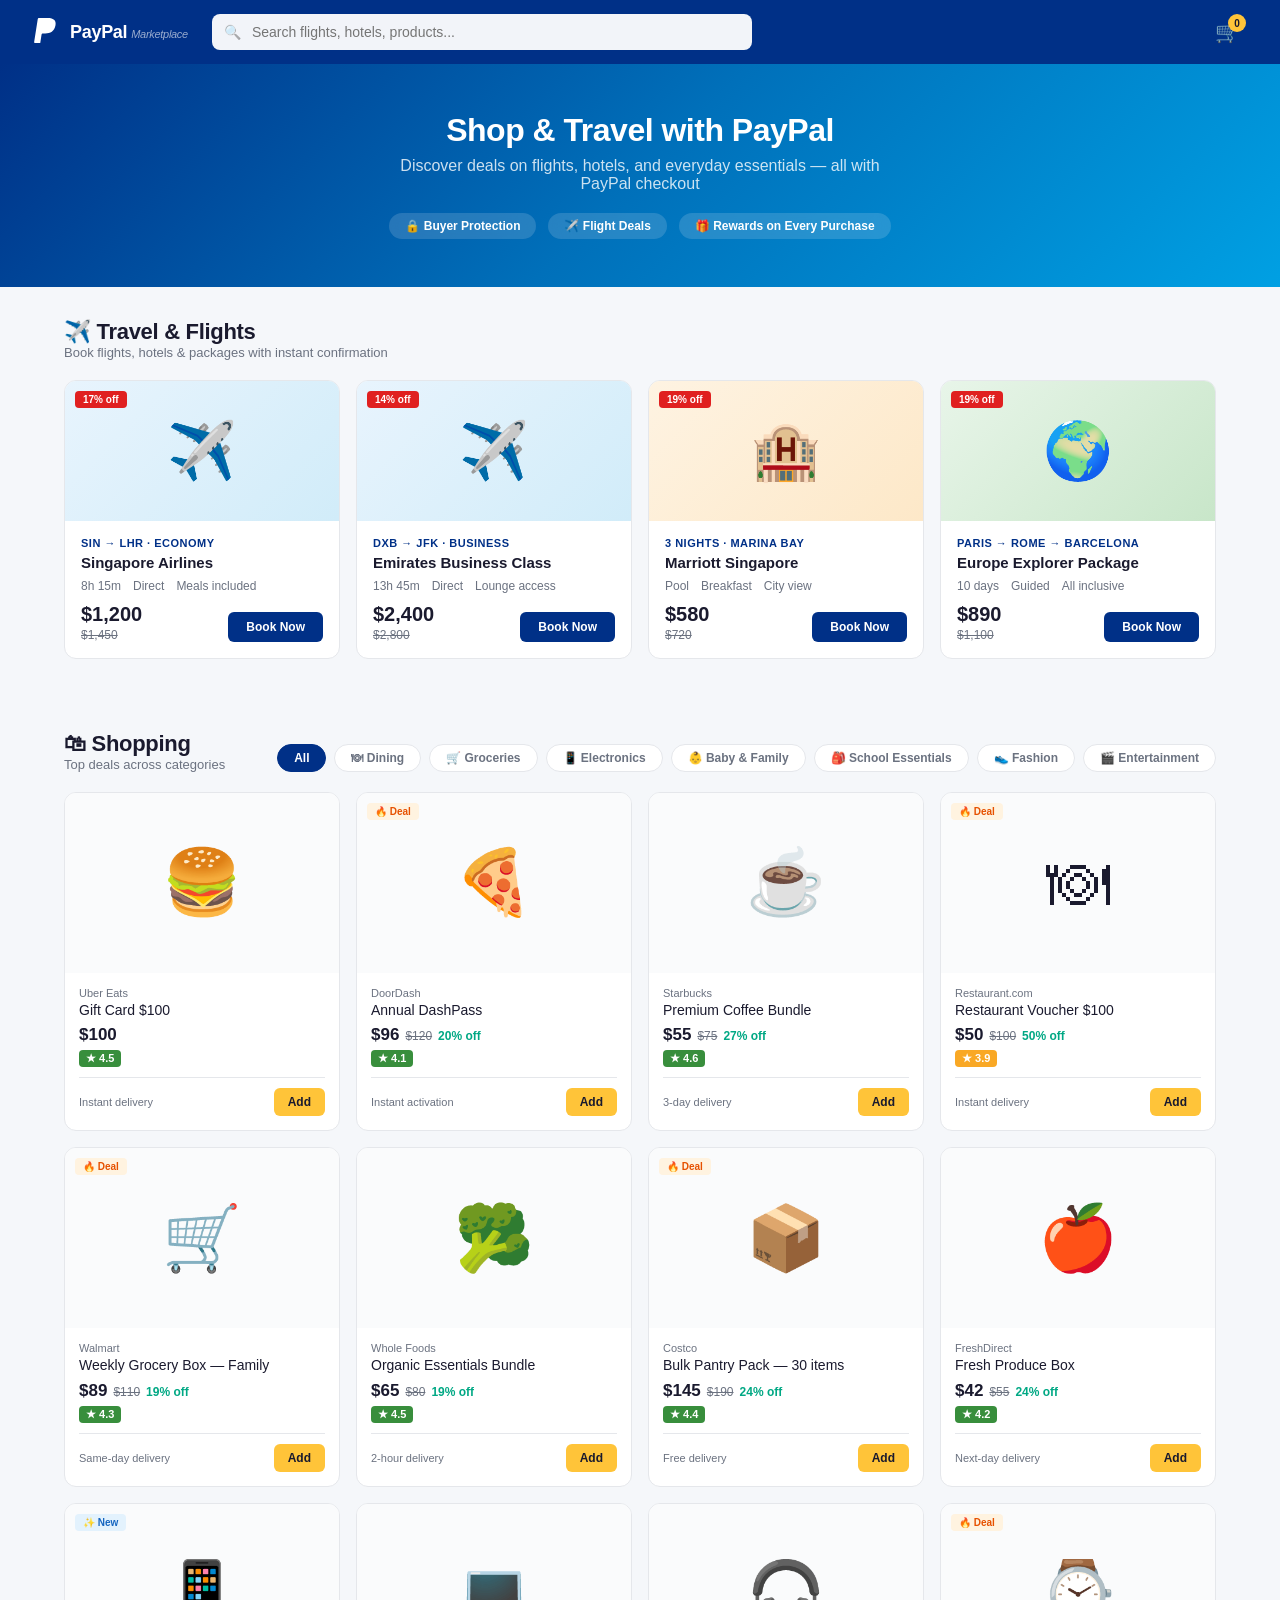
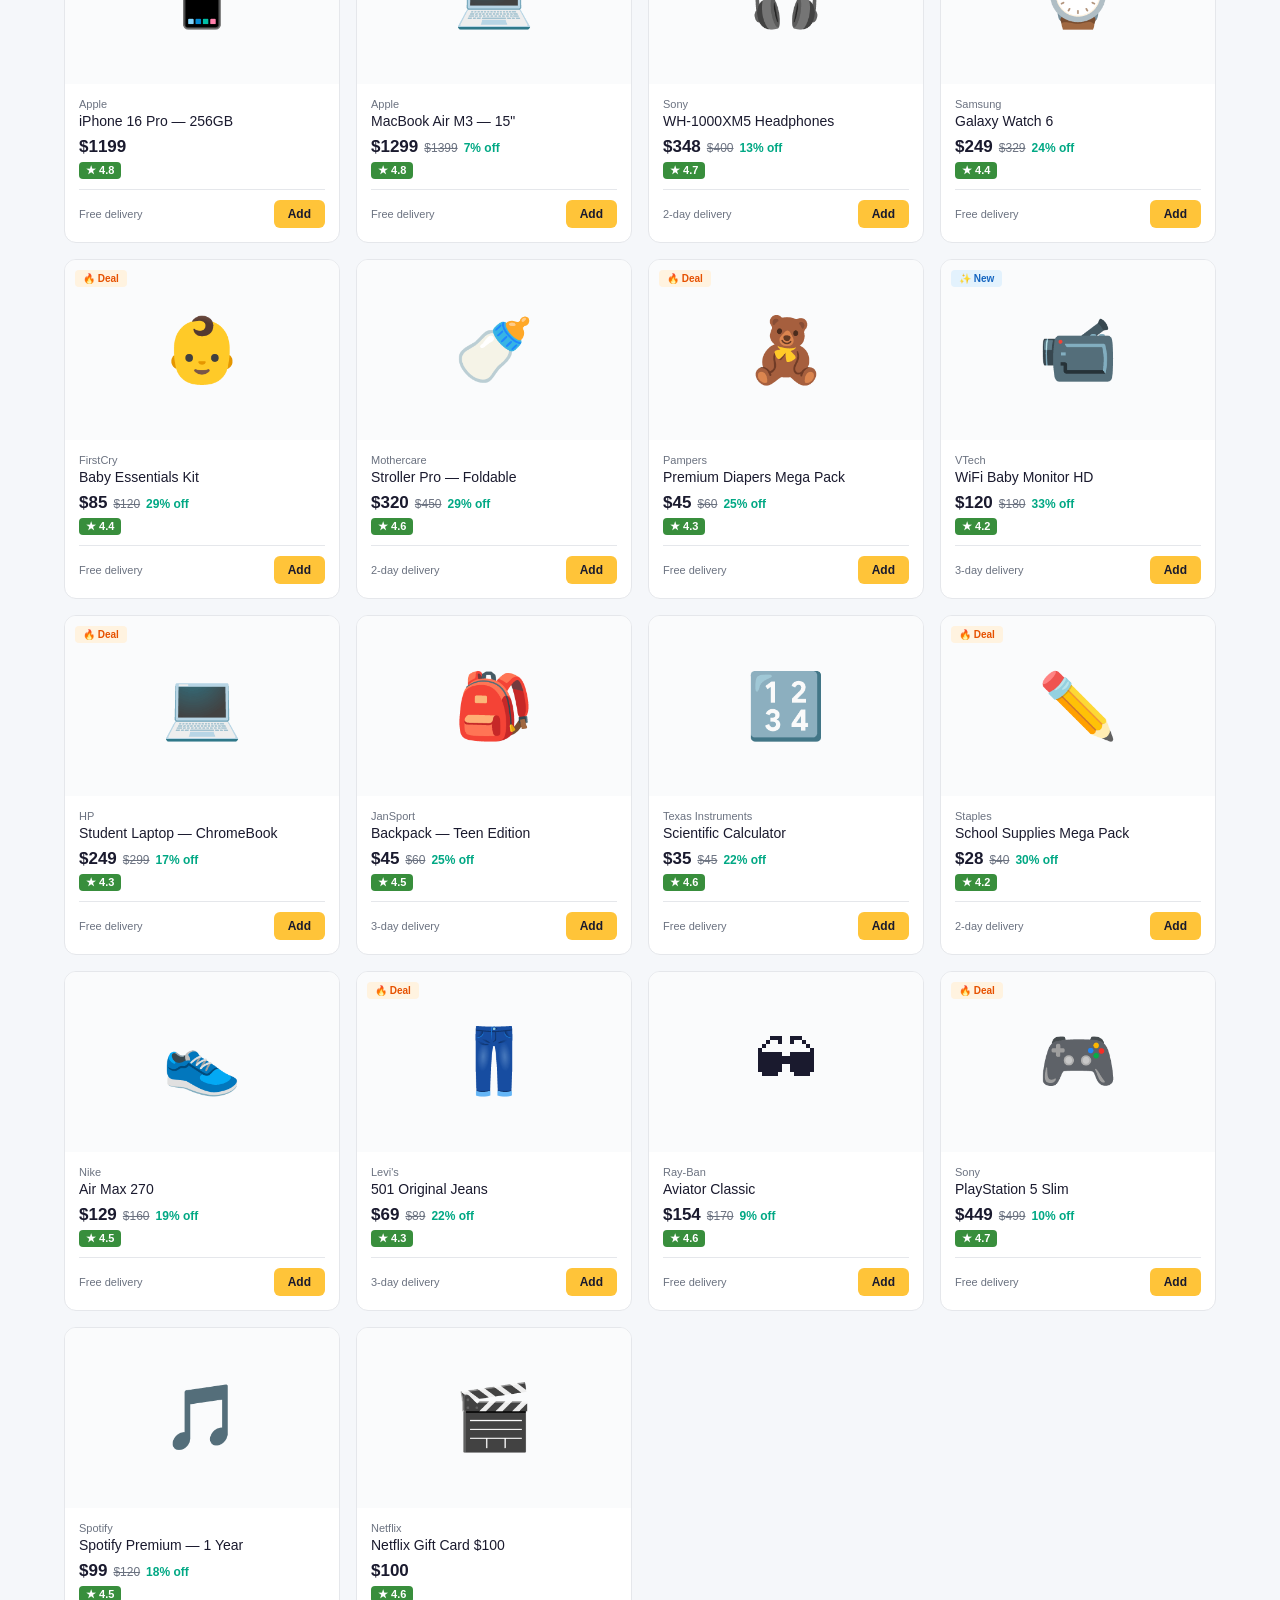
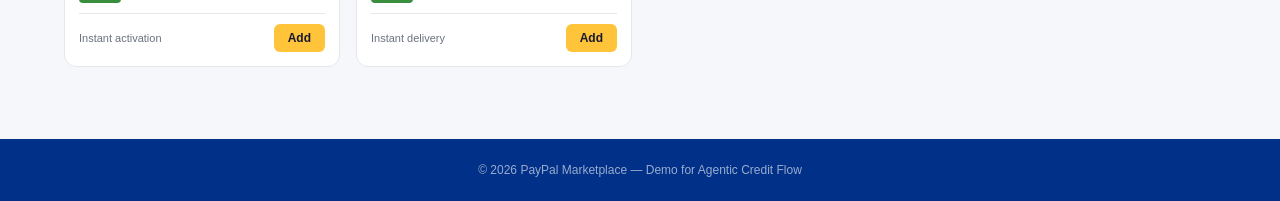
==== commit ed5dfc44: "Real PayPal/Venmo products: 8 shop categories, 6 proactive triggers mapped to actual cards (Venmo Vi" ====
--- a/webapp/shop.html
+++ b/webapp/shop.html
@@ -85,6 +85,12 @@
 .sc-add{padding:7px 14px;background:var(--accent);color:var(--text);border:none;border-radius:6px;font-size:12px;font-weight:700;cursor:pointer;transition:all 0.15s}
 .sc-add:hover{background:#e6b000}
 .sc-add.added{background:var(--green);color:white}
+
+/* QTY COUNTER */
+.tc-qty,.sc-qty{display:flex;align-items:center;gap:0;border:2px solid var(--primary);border-radius:6px;overflow:hidden}
+.qty-minus,.qty-plus{width:32px;height:32px;border:none;background:var(--primary);color:white;font-size:16px;font-weight:700;cursor:pointer;display:flex;align-items:center;justify-content:center;transition:background 0.15s}
+.qty-minus:hover,.qty-plus:hover{background:var(--primary-light)}
+.qty-count{width:36px;text-align:center;font-size:14px;font-weight:700;background:white;height:32px;line-height:32px;color:var(--primary)}
 
 /* DIVIDER */
 .divider{height:8px;background:var(--bg)}
@@ -172,7 +178,7 @@
     <svg viewBox="0 0 24 24"><path d="M7.076 21.337H2.47a.641.641 0 01-.633-.74L4.944.901C5.026.382 5.474 0 5.998 0h7.46c2.57 0 4.578.543 5.69 1.81 1.01 1.15 1.304 2.42 1.012 4.287-.023.143-.047.288-.077.437-.983 5.05-4.349 6.797-8.647 6.797h-2.19c-.524 0-.968.382-1.05.9l-1.12 7.106z"/></svg>
     <span>PayPal<em>Marketplace</em></span>
   </div>
-  <div class="nav-search"><input type="text" placeholder="Search flights, hotels, products..."></div>
+  <div class="nav-search"><input type="text" id="searchInput" placeholder="Search flights, hotels, products..." oninput="handleSearch(this.value)"></div>
   <div class="nav-right">
     <div class="nav-cart" onclick="toggleCart()">🛒<div class="cart-badge" id="cartBadge">0</div></div>
   </div>
@@ -208,11 +214,13 @@
       <div><h2>🛍 Shopping</h2><p>Top deals across categories</p></div>
       <div class="section-tabs" id="shopTabs">
         <div class="section-tab active" onclick="filterShop('all')">All</div>
-        <div class="section-tab" onclick="filterShop('baby')">👶 Baby Care</div>
         <div class="section-tab" onclick="filterShop('dining')">🍽 Dining</div>
+        <div class="section-tab" onclick="filterShop('groceries')">🛒 Groceries</div>
+        <div class="section-tab" onclick="filterShop('electronics')">📱 Electronics</div>
+        <div class="section-tab" onclick="filterShop('baby')">👶 Baby & Family</div>
+        <div class="section-tab" onclick="filterShop('school')">🎒 School Essentials</div>
         <div class="section-tab" onclick="filterShop('fashion')">👟 Fashion</div>
-        <div class="section-tab" onclick="filterShop('electronics')">📱 Electronics</div>
-        <div class="section-tab" onclick="filterShop('lifestyle')">🏠 Lifestyle</div>
+        <div class="section-tab" onclick="filterShop('entertainment')">🎬 Entertainment</div>
       </div>
     </div>
     <div class="shop-grid" id="shopGrid"></div>
@@ -284,27 +292,39 @@
 ];
 
 const SHOP=[
-  // Baby
-  {id:10,name:'Baby Essentials Kit — FirstCry',brand:'FirstCry',price:85,orig:120,disc:'29% off',rating:4.4,reviews:5670,icon:'👶',cat:'baby',badge:'deal',delivery:'Free delivery'},
-  {id:11,name:'Stroller Pro — Foldable',brand:'Mothercare',price:320,orig:450,disc:'29% off',rating:4.6,reviews:890,icon:'🍼',cat:'baby',badge:'',delivery:'2-day delivery'},
-  {id:12,name:'Premium Diapers Mega Pack',brand:'Pampers',price:45,orig:60,disc:'25% off',rating:4.3,reviews:12400,icon:'🧸',cat:'baby',badge:'deal',delivery:'Free delivery'},
-  {id:13,name:'WiFi Baby Monitor HD',brand:'VTech',price:120,orig:180,disc:'33% off',rating:4.2,reviews:2340,icon:'📹',cat:'baby',badge:'new',delivery:'3-day delivery'},
   // Dining
-  {id:20,name:'Gift Card $100',brand:'Uber Eats',price:100,orig:100,disc:'',rating:4.5,reviews:8900,icon:'🍔',cat:'dining',badge:'',delivery:'Instant delivery'},
-  {id:21,name:'Annual DashPass',brand:'DoorDash',price:96,orig:120,disc:'20% off',rating:4.1,reviews:3400,icon:'🍕',cat:'dining',badge:'deal',delivery:'Instant activation'},
-  {id:22,name:'Premium Coffee Bundle',brand:'Starbucks',price:55,orig:75,disc:'27% off',rating:4.6,reviews:6700,icon:'☕',cat:'dining',badge:'',delivery:'3-day delivery'},
-  {id:23,name:'Restaurant Voucher $100',brand:'Restaurant.com',price:50,orig:100,disc:'50% off',rating:3.9,reviews:1200,icon:'🍽',cat:'dining',badge:'deal',delivery:'Instant delivery'},
-  // Fashion
-  {id:30,name:'Air Max 270',brand:'Nike',price:129,orig:160,disc:'19% off',rating:4.5,reviews:34000,icon:'👟',cat:'fashion',badge:'',delivery:'Free delivery'},
-  {id:31,name:'501 Original Jeans',brand:"Levi's",price:69,orig:89,disc:'22% off',rating:4.3,reviews:18000,icon:'👖',cat:'fashion',badge:'deal',delivery:'3-day delivery'},
-  {id:32,name:'Aviator Classic',brand:'Ray-Ban',price:154,orig:170,disc:'9% off',rating:4.6,reviews:21000,icon:'🕶',cat:'fashion',badge:'',delivery:'Free delivery'},
+  {id:10,name:'Gift Card $100',brand:'Uber Eats',price:100,orig:100,disc:'',rating:4.5,reviews:8900,icon:'🍔',cat:'dining',badge:'',delivery:'Instant delivery'},
+  {id:11,name:'Annual DashPass',brand:'DoorDash',price:96,orig:120,disc:'20% off',rating:4.1,reviews:3400,icon:'🍕',cat:'dining',badge:'deal',delivery:'Instant activation'},
+  {id:12,name:'Premium Coffee Bundle',brand:'Starbucks',price:55,orig:75,disc:'27% off',rating:4.6,reviews:6700,icon:'☕',cat:'dining',badge:'',delivery:'3-day delivery'},
+  {id:13,name:'Restaurant Voucher $100',brand:'Restaurant.com',price:50,orig:100,disc:'50% off',rating:3.9,reviews:1200,icon:'🍽',cat:'dining',badge:'deal',delivery:'Instant delivery'},
+  // Groceries
+  {id:20,name:'Weekly Grocery Box — Family',brand:'Walmart',price:89,orig:110,disc:'19% off',rating:4.3,reviews:15600,icon:'🛒',cat:'groceries',badge:'deal',delivery:'Same-day delivery'},
+  {id:21,name:'Organic Essentials Bundle',brand:'Whole Foods',price:65,orig:80,disc:'19% off',rating:4.5,reviews:8200,icon:'🥦',cat:'groceries',badge:'',delivery:'2-hour delivery'},
+  {id:22,name:'Bulk Pantry Pack — 30 items',brand:'Costco',price:145,orig:190,disc:'24% off',rating:4.4,reviews:12300,icon:'📦',cat:'groceries',badge:'deal',delivery:'Free delivery'},
+  {id:23,name:'Fresh Produce Box',brand:'FreshDirect',price:42,orig:55,disc:'24% off',rating:4.2,reviews:4500,icon:'🍎',cat:'groceries',badge:'',delivery:'Next-day delivery'},
   // Electronics
-  {id:40,name:'iPhone 16 Pro — 256GB',brand:'Apple',price:1199,orig:1199,disc:'',rating:4.8,reviews:45000,icon:'📱',cat:'electronics',badge:'new',delivery:'Free delivery'},
-  {id:41,name:'WH-1000XM5 Headphones',brand:'Sony',price:348,orig:400,disc:'13% off',rating:4.7,reviews:23000,icon:'🎧',cat:'electronics',badge:'',delivery:'2-day delivery'},
-  {id:42,name:'Galaxy Watch 6',brand:'Samsung',price:249,orig:329,disc:'24% off',rating:4.4,reviews:8900,icon:'⌚',cat:'electronics',badge:'deal',delivery:'Free delivery'},
-  // Lifestyle
-  {id:50,name:'Dyson V15 Vacuum',brand:'Dyson',price:649,orig:749,disc:'13% off',rating:4.7,reviews:5600,icon:'🏠',cat:'lifestyle',badge:'',delivery:'Free delivery'},
-  {id:51,name:'Kindle Paperwhite',brand:'Amazon',price:139,orig:150,disc:'7% off',rating:4.6,reviews:42000,icon:'📚',cat:'lifestyle',badge:'',delivery:'2-day delivery'},
+  {id:30,name:'iPhone 16 Pro — 256GB',brand:'Apple',price:1199,orig:1199,disc:'',rating:4.8,reviews:45000,icon:'📱',cat:'electronics',badge:'new',delivery:'Free delivery'},
+  {id:31,name:'MacBook Air M3 — 15"',brand:'Apple',price:1299,orig:1399,disc:'7% off',rating:4.8,reviews:18000,icon:'💻',cat:'electronics',badge:'',delivery:'Free delivery'},
+  {id:32,name:'WH-1000XM5 Headphones',brand:'Sony',price:348,orig:400,disc:'13% off',rating:4.7,reviews:23000,icon:'🎧',cat:'electronics',badge:'',delivery:'2-day delivery'},
+  {id:33,name:'Galaxy Watch 6',brand:'Samsung',price:249,orig:329,disc:'24% off',rating:4.4,reviews:8900,icon:'⌚',cat:'electronics',badge:'deal',delivery:'Free delivery'},
+  // Baby & Family
+  {id:40,name:'Baby Essentials Kit',brand:'FirstCry',price:85,orig:120,disc:'29% off',rating:4.4,reviews:5670,icon:'👶',cat:'baby',badge:'deal',delivery:'Free delivery'},
+  {id:41,name:'Stroller Pro — Foldable',brand:'Mothercare',price:320,orig:450,disc:'29% off',rating:4.6,reviews:890,icon:'🍼',cat:'baby',badge:'',delivery:'2-day delivery'},
+  {id:42,name:'Premium Diapers Mega Pack',brand:'Pampers',price:45,orig:60,disc:'25% off',rating:4.3,reviews:12400,icon:'🧸',cat:'baby',badge:'deal',delivery:'Free delivery'},
+  {id:43,name:'WiFi Baby Monitor HD',brand:'VTech',price:120,orig:180,disc:'33% off',rating:4.2,reviews:2340,icon:'📹',cat:'baby',badge:'new',delivery:'3-day delivery'},
+  // School Essentials
+  {id:50,name:'Student Laptop — ChromeBook',brand:'HP',price:249,orig:299,disc:'17% off',rating:4.3,reviews:9800,icon:'💻',cat:'school',badge:'deal',delivery:'Free delivery'},
+  {id:51,name:'Backpack — Teen Edition',brand:'JanSport',price:45,orig:60,disc:'25% off',rating:4.5,reviews:14500,icon:'🎒',cat:'school',badge:'',delivery:'3-day delivery'},
+  {id:52,name:'Scientific Calculator',brand:'Texas Instruments',price:35,orig:45,disc:'22% off',rating:4.6,reviews:22000,icon:'🔢',cat:'school',badge:'',delivery:'Free delivery'},
+  {id:53,name:'School Supplies Mega Pack',brand:'Staples',price:28,orig:40,disc:'30% off',rating:4.2,reviews:6700,icon:'✏️',cat:'school',badge:'deal',delivery:'2-day delivery'},
+  // Fashion (no trigger)
+  {id:60,name:'Air Max 270',brand:'Nike',price:129,orig:160,disc:'19% off',rating:4.5,reviews:34000,icon:'👟',cat:'fashion',badge:'',delivery:'Free delivery'},
+  {id:61,name:'501 Original Jeans',brand:"Levi's",price:69,orig:89,disc:'22% off',rating:4.3,reviews:18000,icon:'👖',cat:'fashion',badge:'deal',delivery:'3-day delivery'},
+  {id:62,name:'Aviator Classic',brand:'Ray-Ban',price:154,orig:170,disc:'9% off',rating:4.6,reviews:21000,icon:'🕶',cat:'fashion',badge:'',delivery:'Free delivery'},
+  // Entertainment (no trigger)
+  {id:70,name:'PlayStation 5 Slim',brand:'Sony',price:449,orig:499,disc:'10% off',rating:4.7,reviews:32000,icon:'🎮',cat:'entertainment',badge:'deal',delivery:'Free delivery'},
+  {id:71,name:'Spotify Premium — 1 Year',brand:'Spotify',price:99,orig:120,disc:'18% off',rating:4.5,reviews:28000,icon:'🎵',cat:'entertainment',badge:'',delivery:'Instant activation'},
+  {id:72,name:'Netflix Gift Card $100',brand:'Netflix',price:100,orig:100,disc:'',rating:4.6,reviews:15000,icon:'🎬',cat:'entertainment',badge:'',delivery:'Instant delivery'},
 ];
 
 let cart=[];
@@ -320,7 +340,7 @@
         <div class="tc-meta">${p.meta.map(m=>`<span>${m}</span>`).join('')}</div>
         <div class="tc-bottom">
           <div><div class="tc-price">$${p.price.toLocaleString()}</div>${p.orig>p.price?`<span class="tc-orig">$${p.orig.toLocaleString()}</span>`:''}</div>
-          <button class="tc-add" id="add-${p.id}" onclick="addToCart(${p.id},'travel')">Book Now</button>
+          <div id="btn-wrap-${p.id}"><button class="tc-add" onclick="event.stopPropagation();addToCart(${p.id},'travel')">Book Now</button></div>
         </div>
       </div>
     </div>`).join('');
@@ -330,7 +350,7 @@
   shopFilter=filter;
   document.querySelectorAll('.section-tab').forEach(t=>t.classList.remove('active'));
   const tabs=document.getElementById('shopTabs').children;
-  const idx=['all','baby','dining','fashion','electronics','lifestyle'].indexOf(filter);
+  const idx=['all','dining','groceries','electronics','baby','school','fashion','entertainment'].indexOf(filter);
   if(tabs[idx])tabs[idx].classList.add('active');
 
   const items=filter==='all'?SHOP:SHOP.filter(p=>p.cat===filter);
@@ -347,7 +367,7 @@
         <div class="sc-rating ${p.rating<4?'mid':''}">★ ${p.rating}</div>
         <div class="sc-footer">
           <span class="sc-delivery">${p.delivery}</span>
-          <button class="sc-add" id="add-${p.id}" onclick="addToCart(${p.id},'shop')">Add</button>
+          <div id="btn-wrap-${p.id}"><button class="sc-add" onclick="event.stopPropagation();addToCart(${p.id},'shop')">Add</button></div>
         </div>
       </div>
     </div>`).join('');
@@ -362,11 +382,56 @@
   const existing=cart.find(x=>x.id===id);
   if(existing){existing.qty++}else{cart.push({...p,qty:1})}
   updateCart();
-  const btn=document.getElementById('add-'+id);
-  if(btn){const orig=btn.textContent;btn.textContent='✓ Added';btn.classList.add('added');setTimeout(()=>{btn.textContent=orig;btn.classList.remove('added')},1200)}
-}
-
-function removeFromCart(id){cart=cart.filter(x=>x.id!==id);updateCart();renderCartBody()}
+  renderQtyButton(id,source);
+}
+
+function changeQty(id,source,delta){
+  const item=cart.find(x=>x.id===id);
+  if(!item)return;
+  item.qty+=delta;
+  if(item.qty<=0){cart=cart.filter(x=>x.id!==id);renderAddButton(id,source)}
+  else{renderQtyButton(id,source)}
+  updateCart();
+}
+
+function renderQtyButton(id,source){
+  const item=cart.find(x=>x.id===id);
+  if(!item)return;
+  const wrap=document.getElementById('btn-wrap-'+id);
+  if(wrap){
+    wrap.innerHTML=`<button class="qty-minus" onclick="event.stopPropagation();changeQty(${id},'${source}',-1)">−</button><span class="qty-count">${item.qty}</span><button class="qty-plus" onclick="event.stopPropagation();changeQty(${id},'${source}',1)">+</button>`;
+    wrap.className=source==='travel'?'tc-qty':'sc-qty';
+  }
+}
+
+function renderAddButton(id,source){
+  const wrap=document.getElementById('btn-wrap-'+id);
+  if(wrap){
+    if(source==='travel'){
+      wrap.className='';
+      wrap.innerHTML=`<button class="tc-add" onclick="event.stopPropagation();addToCart(${id},'travel')">Book Now</button>`;
+    }else{
+      wrap.className='';
+      wrap.innerHTML=`<button class="sc-add" onclick="event.stopPropagation();addToCart(${id},'shop')">Add</button>`;
+    }
+  }
+}
+
+function removeFromCart(id){
+  cart=cart.filter(x=>x.id!==id);
+  renderAddButton(id,TRAVEL.find(x=>x.id===id)?'travel':'shop');
+  updateCart();renderCartBody();
+}
+
+function cartChangeQty(id,delta){
+  const item=cart.find(x=>x.id===id);
+  if(!item)return;
+  item.qty+=delta;
+  const source=TRAVEL.find(x=>x.id===id)?'travel':'shop';
+  if(item.qty<=0){cart=cart.filter(x=>x.id!==id);renderAddButton(id,source)}
+  else{renderQtyButton(id,source)}
+  updateCart();renderCartBody();
+}
 
 function updateCart(){
   const count=cart.reduce((s,i)=>s+i.qty,0);
@@ -379,6 +444,7 @@
 function renderCartBody(){
   const body=document.getElementById('cartBody');
   if(!cart.length){body.innerHTML='<div class="cart-empty"><div class="cart-empty-icon">🛒</div>Your cart is empty<br><span style="font-size:12px">Browse products and add items</span></div>';return}
+  const src=i=>TRAVEL.find(x=>x.id===i.id)?'travel':'shop';
   body.innerHTML=cart.map(i=>`
     <div class="cart-item">
       <div class="ci-icon">${i.icon}</div>
@@ -386,7 +452,14 @@
         <div class="ci-name">${i.name}</div>
         <div class="ci-cat">${i.cat}</div>
         <div class="ci-price">$${(i.price*i.qty).toLocaleString()}</div>
-        <button class="ci-remove" onclick="removeFromCart(${i.id})">Remove</button>
+        <div style="display:flex;align-items:center;gap:10px;margin-top:6px">
+          <div class="sc-qty" style="border-width:1px">
+            <button class="qty-minus" style="width:26px;height:26px;font-size:14px" onclick="cartChangeQty(${i.id},-1)">−</button>
+            <span class="qty-count" style="width:30px;height:26px;line-height:26px;font-size:13px">${i.qty}</span>
+            <button class="qty-plus" style="width:26px;height:26px;font-size:14px" onclick="cartChangeQty(${i.id},1)">+</button>
+          </div>
+          <button class="ci-remove" onclick="removeFromCart(${i.id})">Remove</button>
+        </div>
       </div>
     </div>`).join('');
 }
@@ -426,12 +499,13 @@
     setTimeout(()=>{
       document.getElementById('checkoutPage').classList.remove('show');
       document.getElementById('osDetail').textContent=`${cart.length} item(s) · $${total.toLocaleString()} · via PayPal`;
-      const pro=document.getElementById('osProactive');
-      if(data.proactive_triggered){
-        pro.style.display='block';
-        pro.innerHTML='🔔 <b>Check your Telegram!</b><br>Our PayPal Credit Agent detected this purchase and sent you a personalised credit card offer based on your spending pattern.';
-      }else{pro.style.display='none'}
+      document.getElementById('osProactive').style.display='none';
       document.getElementById('orderSuccess').classList.add('show');
+      // Reset all product buttons back to "Add" / "Book Now"
+      cart.forEach(i=>{
+        const source=TRAVEL.find(x=>x.id===i.id)?'travel':'shop';
+        renderAddButton(i.id,source);
+      });
       cart=[];updateCart();
     },1000);
   }catch(e){btn.textContent='Error — Try Again';btn.disabled=false}
@@ -445,6 +519,47 @@
   window.scrollTo(0,0);
 }
 
+function handleSearch(query){
+  const q=query.toLowerCase().trim();
+  if(!q){renderTravel();renderShop(shopFilter);return}
+
+  // Filter travel
+  const travelResults=TRAVEL.filter(p=>p.name.toLowerCase().includes(q)||p.route.toLowerCase().includes(q)||p.cat.includes(q));
+  document.getElementById('travelGrid').innerHTML=travelResults.length?travelResults.map(p=>`
+    <div class="travel-card">
+      <div class="tc-img ${p.imgClass}">${p.icon}${p.disc?`<div class="tc-badge">${p.disc}</div>`:''}</div>
+      <div class="tc-body">
+        <div class="tc-route">${p.route}</div>
+        <div class="tc-name">${p.name}</div>
+        <div class="tc-meta">${p.meta.map(m=>`<span>${m}</span>`).join('')}</div>
+        <div class="tc-bottom">
+          <div><div class="tc-price">$${p.price.toLocaleString()}</div>${p.orig>p.price?`<span class="tc-orig">$${p.orig.toLocaleString()}</span>`:''}</div>
+          <div id="btn-wrap-${p.id}"><button class="tc-add" onclick="event.stopPropagation();addToCart(${p.id},'travel')">Book Now</button></div>
+        </div>
+      </div>
+    </div>`).join(''):'<div style="color:var(--dim);padding:20px">No travel results</div>';
+
+  // Filter shop
+  const shopResults=SHOP.filter(p=>p.name.toLowerCase().includes(q)||p.brand.toLowerCase().includes(q)||p.cat.includes(q));
+  document.getElementById('shopGrid').innerHTML=shopResults.length?shopResults.map(p=>`
+    <div class="shop-card">
+      <div class="sc-img">${p.icon}${p.badge?`<div class="sc-badge ${p.badge}">${p.badge==='deal'?'🔥 Deal':'✨ New'}</div>`:''}</div>
+      <div class="sc-body">
+        <div class="sc-brand">${p.brand}</div>
+        <div class="sc-name">${p.name}</div>
+        <div class="sc-price-row">
+          <span class="sc-price">$${p.price}</span>
+          ${p.orig>p.price?`<span class="sc-orig">$${p.orig}</span><span class="sc-disc">${p.disc}</span>`:''}
+        </div>
+        <div class="sc-rating ${p.rating<4?'mid':''}">★ ${p.rating}</div>
+        <div class="sc-footer">
+          <span class="sc-delivery">${p.delivery}</span>
+          <div id="btn-wrap-${p.id}"><button class="sc-add" onclick="event.stopPropagation();addToCart(${p.id},'shop')">Add</button></div>
+        </div>
+      </div>
+    </div>`).join(''):'<div style="color:var(--dim);padding:20px">No shopping results</div>';
+}
+
 renderTravel();
 renderShop('all');
 updateCart();
